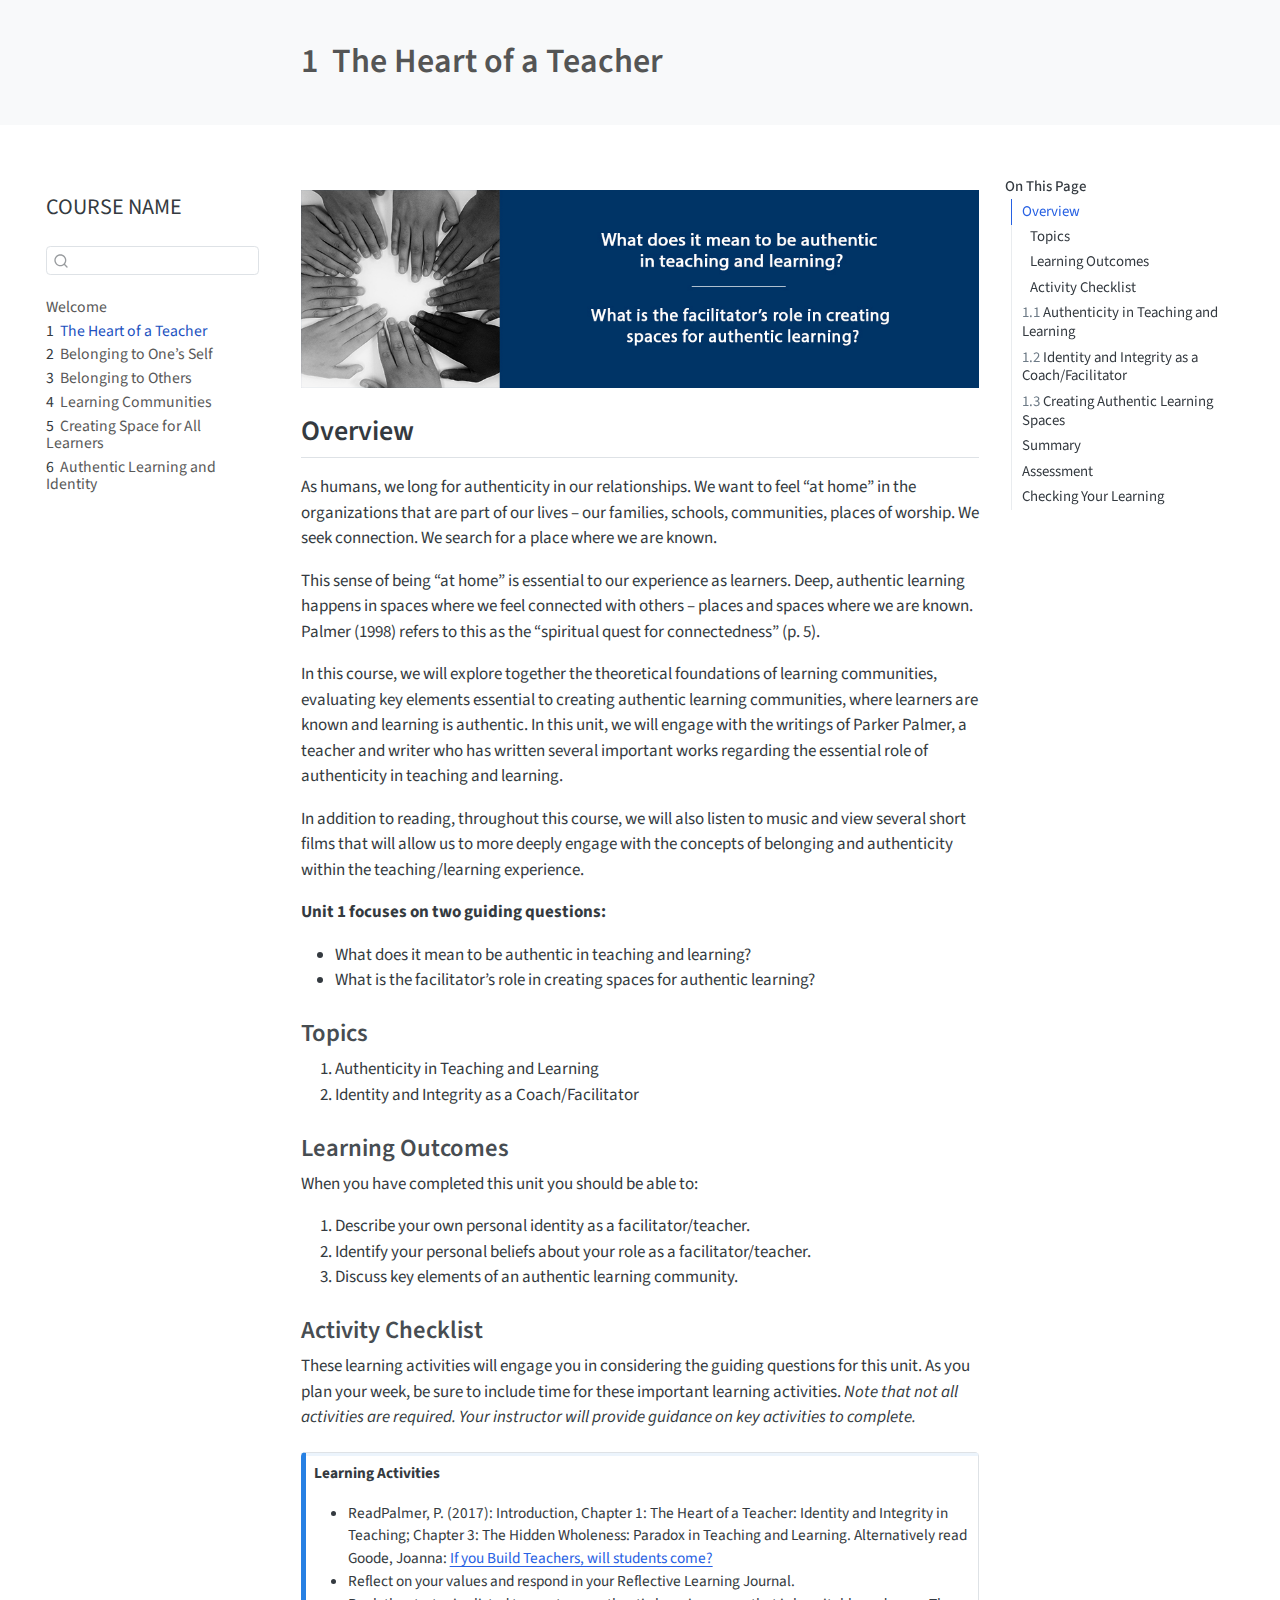
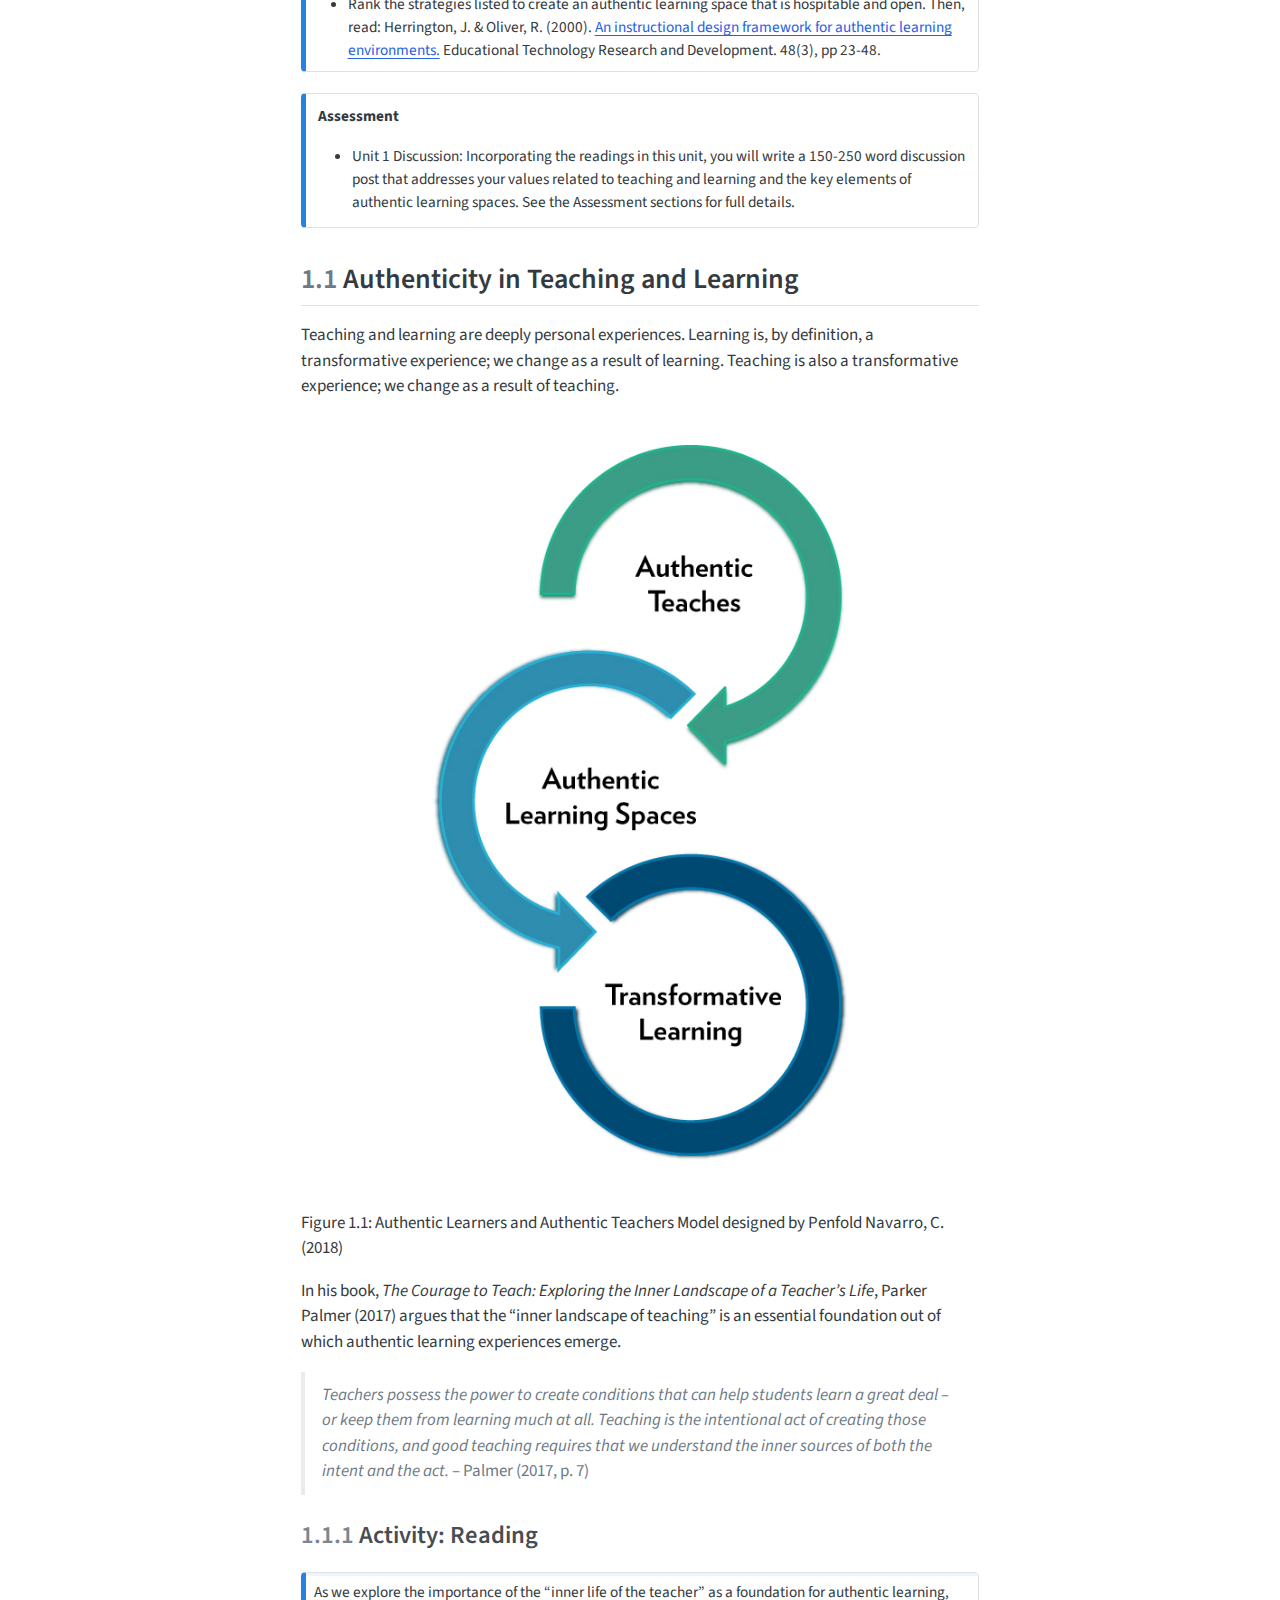
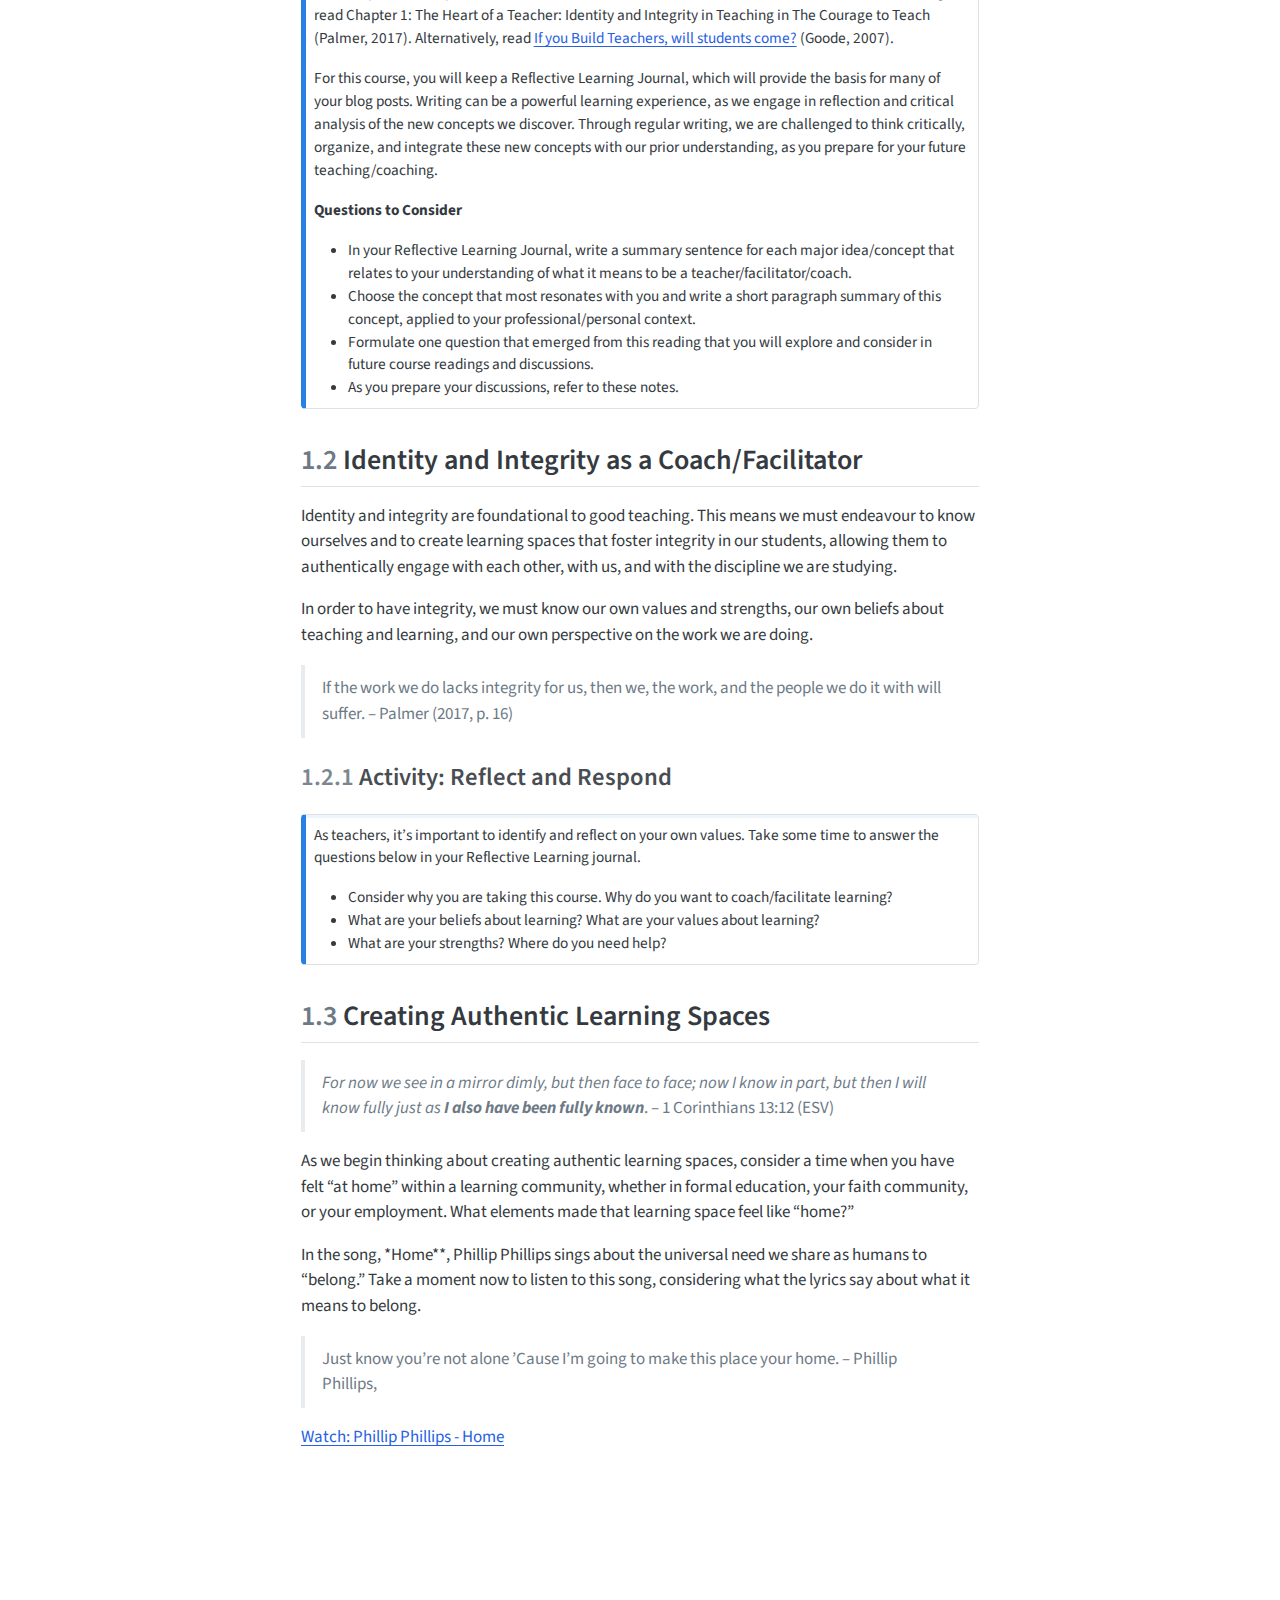
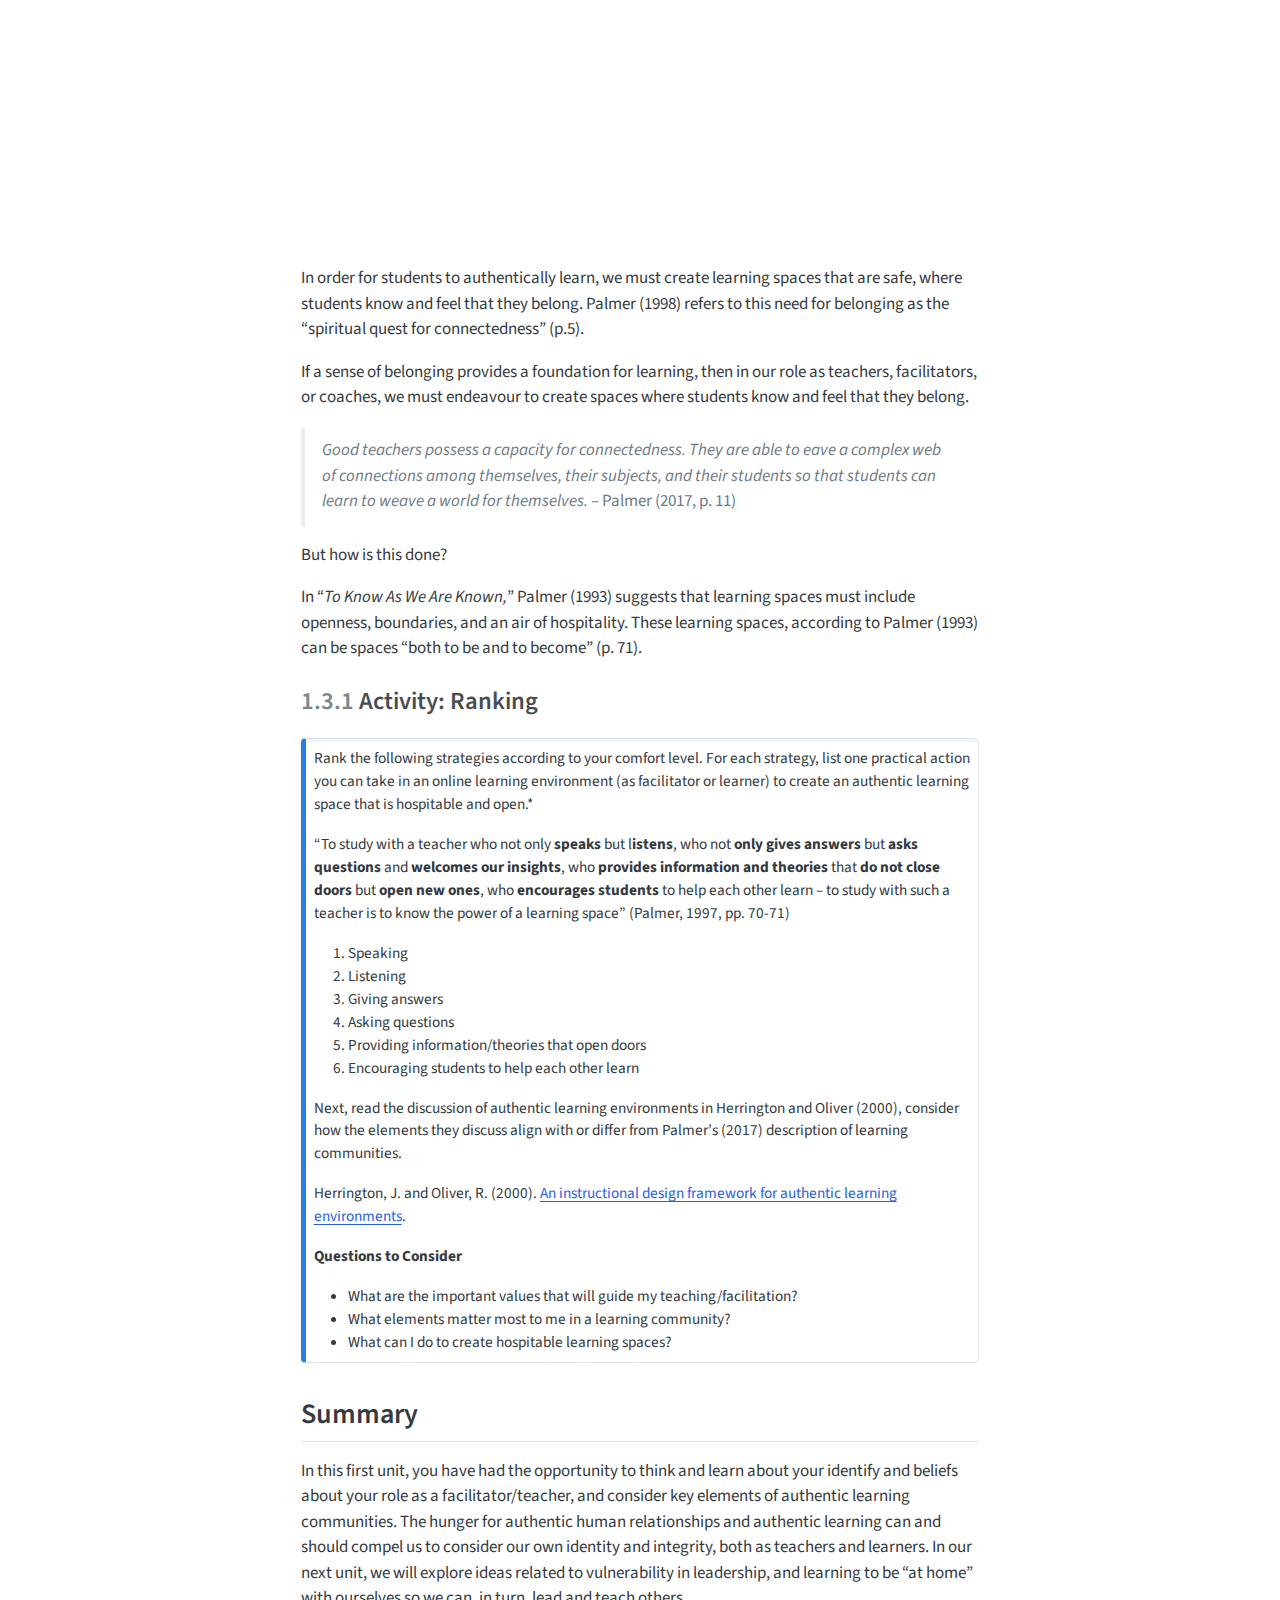
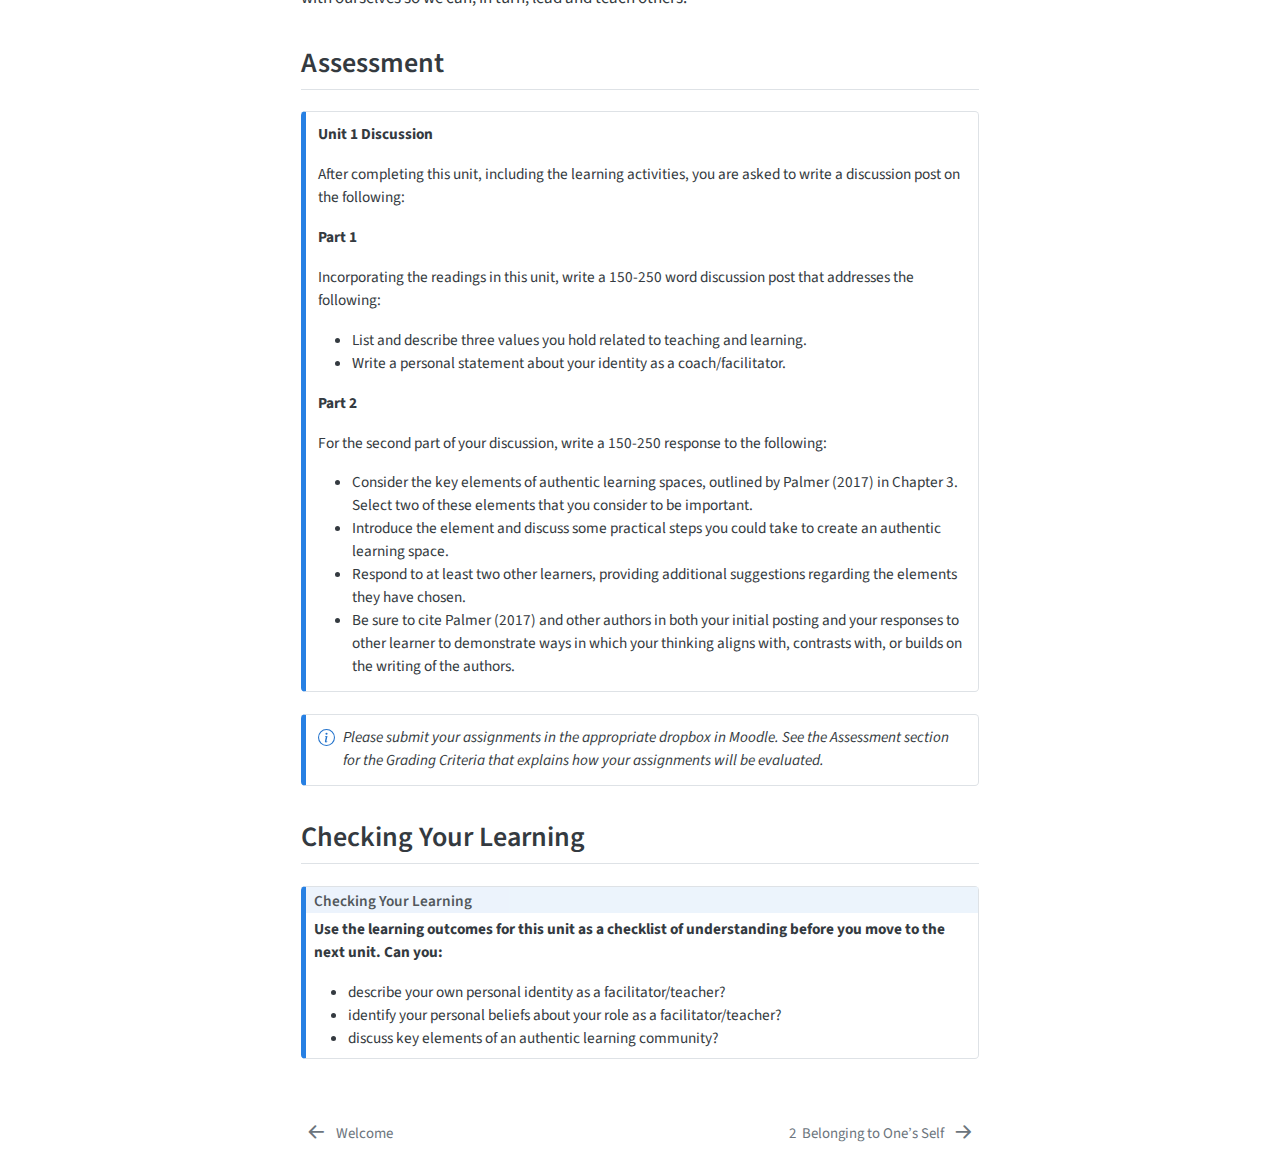
==== docs/u1.html @ 06bf8e3d "initial Quarto conversion from bookdown" ====
<!DOCTYPE html>
<html xmlns="http://www.w3.org/1999/xhtml" lang="en" xml:lang="en"><head>

<meta charset="utf-8">
<meta name="generator" content="quarto-1.6.42">

<meta name="viewport" content="width=device-width, initial-scale=1.0, user-scalable=yes">


<title>1&nbsp; The Heart of a Teacher – COURSE NAME</title>
<style>
code{white-space: pre-wrap;}
span.smallcaps{font-variant: small-caps;}
div.columns{display: flex; gap: min(4vw, 1.5em);}
div.column{flex: auto; overflow-x: auto;}
div.hanging-indent{margin-left: 1.5em; text-indent: -1.5em;}
ul.task-list{list-style: none;}
ul.task-list li input[type="checkbox"] {
  width: 0.8em;
  margin: 0 0.8em 0.2em -1em; /* quarto-specific, see https://github.com/quarto-dev/quarto-cli/issues/4556 */ 
  vertical-align: middle;
}
</style>


<script src="site_libs/quarto-nav/quarto-nav.js"></script>
<script src="site_libs/quarto-nav/headroom.min.js"></script>
<script src="site_libs/clipboard/clipboard.min.js"></script>
<script src="site_libs/quarto-search/autocomplete.umd.js"></script>
<script src="site_libs/quarto-search/fuse.min.js"></script>
<script src="site_libs/quarto-search/quarto-search.js"></script>
<meta name="quarto:offset" content="./">
<link href="./u2.html" rel="next">
<link href="./index.html" rel="prev">
<script src="site_libs/quarto-html/quarto.js"></script>
<script src="site_libs/quarto-html/popper.min.js"></script>
<script src="site_libs/quarto-html/tippy.umd.min.js"></script>
<script src="site_libs/quarto-html/anchor.min.js"></script>
<link href="site_libs/quarto-html/tippy.css" rel="stylesheet">
<link href="site_libs/quarto-html/quarto-syntax-highlighting-2f5df379a58b258e96c21c0638c20c03.css" rel="stylesheet" id="quarto-text-highlighting-styles">
<script src="site_libs/bootstrap/bootstrap.min.js"></script>
<link href="site_libs/bootstrap/bootstrap-icons.css" rel="stylesheet">
<link href="site_libs/bootstrap/bootstrap-626149efe8f5d16e1d391ba177679bf0.min.css" rel="stylesheet" append-hash="true" id="quarto-bootstrap" data-mode="light">
<script id="quarto-search-options" type="application/json">{
  "location": "sidebar",
  "copy-button": false,
  "collapse-after": 3,
  "panel-placement": "start",
  "type": "textbox",
  "limit": 50,
  "keyboard-shortcut": [
    "f",
    "/",
    "s"
  ],
  "show-item-context": false,
  "language": {
    "search-no-results-text": "No results",
    "search-matching-documents-text": "matching documents",
    "search-copy-link-title": "Copy link to search",
    "search-hide-matches-text": "Hide additional matches",
    "search-more-match-text": "more match in this document",
    "search-more-matches-text": "more matches in this document",
    "search-clear-button-title": "Clear",
    "search-text-placeholder": "",
    "search-detached-cancel-button-title": "Cancel",
    "search-submit-button-title": "Submit",
    "search-label": "Search"
  }
}</script>
<script type="application/javascript" src="https://twuonline.github.io/course-materials/quarto/twu_global_header.js"></script>
<link rel="shortcut icon" href="https://twuonline.github.io/course-materials/quarto/favicon.ico">


<link rel="stylesheet" href="https://twuonline.github.io/course-materials/quarto/twu_styles.css">
</head>

<body class="nav-sidebar floating">

<div id="quarto-search-results"></div>
  <header id="quarto-header" class="headroom fixed-top quarto-banner">
  <nav class="quarto-secondary-nav">
    <div class="container-fluid d-flex">
      <button type="button" class="quarto-btn-toggle btn" data-bs-toggle="collapse" role="button" data-bs-target=".quarto-sidebar-collapse-item" aria-controls="quarto-sidebar" aria-expanded="false" aria-label="Toggle sidebar navigation" onclick="if (window.quartoToggleHeadroom) { window.quartoToggleHeadroom(); }">
        <i class="bi bi-layout-text-sidebar-reverse"></i>
      </button>
        <nav class="quarto-page-breadcrumbs" aria-label="breadcrumb"><ol class="breadcrumb"><li class="breadcrumb-item"><a href="./u1.html"><span class="chapter-number">1</span>&nbsp; <span class="chapter-title">The Heart of a Teacher</span></a></li></ol></nav>
        <a class="flex-grow-1" role="navigation" data-bs-toggle="collapse" data-bs-target=".quarto-sidebar-collapse-item" aria-controls="quarto-sidebar" aria-expanded="false" aria-label="Toggle sidebar navigation" onclick="if (window.quartoToggleHeadroom) { window.quartoToggleHeadroom(); }">      
        </a>
      <button type="button" class="btn quarto-search-button" aria-label="Search" onclick="window.quartoOpenSearch();">
        <i class="bi bi-search"></i>
      </button>
    </div>
  </nav>
</header>
<!-- content -->
<header id="title-block-header" class="quarto-title-block default page-columns page-full">
    <div class="quarto-title-banner page-columns page-full">
        <div class="quarto-title page-columns page-full">
            <h1 class="title column-body"><span class="chapter-number">1</span>&nbsp; <span class="chapter-title">The Heart of a Teacher</span></h1>
            
        </div>
        <div class="quarto-title-meta">
            
              
        </div>
    </div>
</header><div id="quarto-content" class="quarto-container page-columns page-rows-contents page-layout-article">
<!-- sidebar -->
  <nav id="quarto-sidebar" class="sidebar collapse collapse-horizontal quarto-sidebar-collapse-item sidebar-navigation floating overflow-auto">
    <div class="pt-lg-2 mt-2 text-left sidebar-header">
    <div class="sidebar-title mb-0 py-0">
      <a href="./">COURSE NAME</a> 
    </div>
      </div>
        <div class="mt-2 flex-shrink-0 align-items-center">
        <div class="sidebar-search">
        <div id="quarto-search" class="" title="Search"></div>
        </div>
        </div>
    <div class="sidebar-menu-container"> 
    <ul class="list-unstyled mt-1">
        <li class="sidebar-item">
  <div class="sidebar-item-container"> 
  <a href="./index.html" class="sidebar-item-text sidebar-link">
 <span class="menu-text">Welcome</span></a>
  </div>
</li>
        <li class="sidebar-item">
  <div class="sidebar-item-container"> 
  <a href="./u1.html" class="sidebar-item-text sidebar-link active">
 <span class="menu-text"><span class="chapter-number">1</span>&nbsp; <span class="chapter-title">The Heart of a Teacher</span></span></a>
  </div>
</li>
        <li class="sidebar-item">
  <div class="sidebar-item-container"> 
  <a href="./u2.html" class="sidebar-item-text sidebar-link">
 <span class="menu-text"><span class="chapter-number">2</span>&nbsp; <span class="chapter-title">Belonging to One’s Self</span></span></a>
  </div>
</li>
        <li class="sidebar-item">
  <div class="sidebar-item-container"> 
  <a href="./u3.html" class="sidebar-item-text sidebar-link">
 <span class="menu-text"><span class="chapter-number">3</span>&nbsp; <span class="chapter-title">Belonging to Others</span></span></a>
  </div>
</li>
        <li class="sidebar-item">
  <div class="sidebar-item-container"> 
  <a href="./u4.html" class="sidebar-item-text sidebar-link">
 <span class="menu-text"><span class="chapter-number">4</span>&nbsp; <span class="chapter-title">Learning Communities</span></span></a>
  </div>
</li>
        <li class="sidebar-item">
  <div class="sidebar-item-container"> 
  <a href="./u5.html" class="sidebar-item-text sidebar-link">
 <span class="menu-text"><span class="chapter-number">5</span>&nbsp; <span class="chapter-title">Creating Space for All Learners</span></span></a>
  </div>
</li>
        <li class="sidebar-item">
  <div class="sidebar-item-container"> 
  <a href="./u6.html" class="sidebar-item-text sidebar-link">
 <span class="menu-text"><span class="chapter-number">6</span>&nbsp; <span class="chapter-title">Authentic Learning and Identity</span></span></a>
  </div>
</li>
    </ul>
    </div>
</nav>
<div id="quarto-sidebar-glass" class="quarto-sidebar-collapse-item" data-bs-toggle="collapse" data-bs-target=".quarto-sidebar-collapse-item"></div>
<!-- margin-sidebar -->
    <div id="quarto-margin-sidebar" class="sidebar margin-sidebar">
        <nav id="TOC" role="doc-toc" class="toc-active">
    <h2 id="toc-title">On This Page</h2>
   
  <ul>
  <li><a href="#overview" id="toc-overview" class="nav-link active" data-scroll-target="#overview">Overview</a>
  <ul>
  <li><a href="#topics" id="toc-topics" class="nav-link" data-scroll-target="#topics">Topics</a></li>
  <li><a href="#learning-outcomes" id="toc-learning-outcomes" class="nav-link" data-scroll-target="#learning-outcomes">Learning Outcomes</a></li>
  <li><a href="#activity-checklist" id="toc-activity-checklist" class="nav-link" data-scroll-target="#activity-checklist">Activity Checklist</a></li>
  </ul></li>
  <li><a href="#authenticity-in-teaching-and-learning" id="toc-authenticity-in-teaching-and-learning" class="nav-link" data-scroll-target="#authenticity-in-teaching-and-learning"><span class="header-section-number">1.1</span> Authenticity in Teaching and Learning</a>
  <ul>
  <li><a href="#activity-reading" id="toc-activity-reading" class="nav-link" data-scroll-target="#activity-reading"><span class="header-section-number">1.1.1</span> Activity: Reading</a></li>
  </ul></li>
  <li><a href="#identity-and-integrity-as-a-coachfacilitator" id="toc-identity-and-integrity-as-a-coachfacilitator" class="nav-link" data-scroll-target="#identity-and-integrity-as-a-coachfacilitator"><span class="header-section-number">1.2</span> Identity and Integrity as a Coach/Facilitator</a>
  <ul>
  <li><a href="#activity-reflect-and-respond" id="toc-activity-reflect-and-respond" class="nav-link" data-scroll-target="#activity-reflect-and-respond"><span class="header-section-number">1.2.1</span> Activity: Reflect and Respond</a></li>
  </ul></li>
  <li><a href="#creating-authentic-learning-spaces" id="toc-creating-authentic-learning-spaces" class="nav-link" data-scroll-target="#creating-authentic-learning-spaces"><span class="header-section-number">1.3</span> Creating Authentic Learning Spaces</a>
  <ul>
  <li><a href="#activity-ranking" id="toc-activity-ranking" class="nav-link" data-scroll-target="#activity-ranking"><span class="header-section-number">1.3.1</span> Activity: Ranking</a></li>
  </ul></li>
  <li><a href="#summary" id="toc-summary" class="nav-link" data-scroll-target="#summary">Summary</a></li>
  <li><a href="#assessment" id="toc-assessment" class="nav-link" data-scroll-target="#assessment">Assessment</a></li>
  <li><a href="#checking-your-learning" id="toc-checking-your-learning" class="nav-link" data-scroll-target="#checking-your-learning">Checking Your Learning</a></li>
  </ul>
</nav>
    </div>
<!-- main -->
<main class="content quarto-banner-title-block" id="quarto-document-content">




<div class="quarto-figure quarto-figure-center">
<figure class="figure">
<p><img src="assets/u1/LDRS664-BannerUnit1.jpg" title="What does it mean to be authentic in teaching and learning? What is the facilitator's role in creating spaces for authentic learning?" class="img-fluid figure-img"></p>
</figure>
</div>
<section id="overview" class="level2 unnumbered">
<h2 class="unnumbered anchored" data-anchor-id="overview">Overview</h2>
<p>As humans, we long for authenticity in our relationships. We want to feel “at home” in the organizations that are part of our lives – our families, schools, communities, places of worship. We seek connection. We search for a place where we are known.</p>
<p>This sense of being “at home” is essential to our experience as learners. Deep, authentic learning happens in spaces where we feel connected with others – places and spaces where we are known. Palmer (1998) refers to this as the “spiritual quest for connectedness” (p.&nbsp;5).</p>
<p>In this course, we will explore together the theoretical foundations of learning communities, evaluating key elements essential to creating authentic learning communities, where learners are known and learning is authentic. In this unit, we will engage with the writings of Parker Palmer, a teacher and writer who has written several important works regarding the essential role of authenticity in teaching and learning.</p>
<p>In addition to reading, throughout this course, we will also listen to music and view several short films that will allow us to more deeply engage with the concepts of belonging and authenticity within the teaching/learning experience.</p>
<p><strong>Unit 1 focuses on two guiding questions:</strong></p>
<ul>
<li>What does it mean to be authentic in teaching and learning?</li>
<li>What is the facilitator’s role in creating spaces for authentic learning?</li>
</ul>
<section id="topics" class="level3 unnumbered">
<h3 class="unnumbered anchored" data-anchor-id="topics">Topics</h3>
<ol type="1">
<li>Authenticity in Teaching and Learning</li>
<li>Identity and Integrity as a Coach/Facilitator</li>
</ol>
</section>
<section id="learning-outcomes" class="level3 unnumbered">
<h3 class="unnumbered anchored" data-anchor-id="learning-outcomes">Learning Outcomes</h3>
<p>When you have completed this unit you should be able to:</p>
<ol type="1">
<li>Describe your own personal identity as a facilitator/teacher.</li>
<li>Identify your personal beliefs about your role as a facilitator/teacher.</li>
<li>Discuss key elements of an authentic learning community.</li>
</ol>
</section>
<section id="activity-checklist" class="level3 unnumbered">
<h3 class="unnumbered anchored" data-anchor-id="activity-checklist">Activity Checklist</h3>
<p>These learning activities will engage you in considering the guiding questions for this unit. As you plan your week, be sure to include time for these important learning activities. <em>Note that not all activities are required. Your instructor will provide guidance on key activities to complete.</em></p>
<div class="callout callout-style-default callout-note no-icon callout-titled">
<div class="callout-header d-flex align-content-center">
<div class="callout-icon-container">
<i class="callout-icon no-icon"></i>
</div>
<div class="callout-title-container flex-fill">

</div>
</div>
<div class="callout-body-container callout-body">
<p><strong>Learning Activities</strong></p>
<ul>
<li>ReadPalmer, P. (2017): Introduction, Chapter 1: The Heart of a Teacher: Identity and Integrity in Teaching; Chapter 3: The Hidden Wholeness: Paradox in Teaching and Learning. Alternatively read Goode, Joanna: <a href="https://journals-sagepub-com.twu.idm.oclc.org/doi/pdf/10.2190/2102-5G77-QL77-5506" target="_blank">If you Build Teachers, will students come?</a></li>
<li>Reflect on your values and respond in your Reflective Learning Journal.</li>
<li>Rank the strategies listed to create an authentic learning space that is hospitable and open. Then, read: Herrington, J. &amp; Oliver, R. (2000). <a href="https://ro.uow.edu.au/edupapers/31/" target="_blank">An instructional design framework for authentic learning environments.</a> Educational Technology Research and Development. 48(3), pp 23-48.</li>
</ul>
</div>
</div>
<div class="callout callout-style-simple callout-note no-icon">
<div class="callout-body d-flex">
<div class="callout-icon-container">
<i class="callout-icon no-icon"></i>
</div>
<div class="callout-body-container">
<p><strong>Assessment</strong></p>
<ul>
<li>Unit 1 Discussion: Incorporating the readings in this unit, you will write a 150-250 word discussion post that addresses your values related to teaching and learning and the key elements of authentic learning spaces. See the Assessment sections for full details.</li>
</ul>
</div>
</div>
</div>
</section>
</section>
<section id="authenticity-in-teaching-and-learning" class="level2" data-number="1.1">
<h2 data-number="1.1" class="anchored" data-anchor-id="authenticity-in-teaching-and-learning"><span class="header-section-number">1.1</span> Authenticity in Teaching and Learning</h2>
<p>Teaching and learning are deeply personal experiences. Learning is, by definition, a transformative experience; we change as a result of learning. Teaching is also a transformative experience; we change as a result of teaching.</p>
<div class="quarto-figure quarto-figure-center">
<figure class="figure">
<p><img src="assets/u1/664-authentic-teachers.jpg" class="img-fluid figure-img"></p>
</figure>
</div>
<p>Figure 1.1: Authentic Learners and Authentic Teachers Model designed by Penfold Navarro, C. (2018)</p>
<p>In his book, <em>The Courage to Teach: Exploring the Inner Landscape of a Teacher’s Life</em>, Parker Palmer (2017) argues that the “inner landscape of teaching” is an essential foundation out of which authentic learning experiences emerge.</p>
<blockquote class="blockquote">
<p><em>Teachers possess the power to create conditions that can help students learn a great deal – or keep them from learning much at all. Teaching is the intentional act of creating those conditions, and good teaching requires that we understand the inner sources of both the intent and the act.</em> – Palmer (2017, p.&nbsp;7)</p>
</blockquote>
<section id="activity-reading" class="level3" data-number="1.1.1">
<h3 data-number="1.1.1" class="anchored" data-anchor-id="activity-reading"><span class="header-section-number">1.1.1</span> Activity: Reading</h3>
<div class="callout callout-style-default callout-note no-icon callout-titled">
<div class="callout-header d-flex align-content-center">
<div class="callout-icon-container">
<i class="callout-icon no-icon"></i>
</div>
<div class="callout-title-container flex-fill">

</div>
</div>
<div class="callout-body-container callout-body">
<p>As we explore the importance of the “inner life of the teacher” as a foundation for authentic learning, read Chapter 1: The Heart of a Teacher: Identity and Integrity in Teaching in The Courage to Teach (Palmer, 2017). Alternatively, read <a href="https://journals-sagepub-com.twu.idm.oclc.org/doi/pdf/10.2190/2102-5G77-QL77-5506" target="_blank">If you Build Teachers, will students come?</a> (Goode, 2007).</p>
<p>For this course, you will keep a Reflective Learning Journal, which will provide the basis for many of your blog posts. Writing can be a powerful learning experience, as we engage in reflection and critical analysis of the new concepts we discover. Through regular writing, we are challenged to think critically, organize, and integrate these new concepts with our prior understanding, as you prepare for your future teaching/coaching.</p>
<p><strong>Questions to Consider</strong></p>
<ul>
<li>In your Reflective Learning Journal, write a summary sentence for each major idea/concept that relates to your understanding of what it means to be a teacher/facilitator/coach.</li>
<li>Choose the concept that most resonates with you and write a short paragraph summary of this concept, applied to your professional/personal context.</li>
<li>Formulate one question that emerged from this reading that you will explore and consider in future course readings and discussions.</li>
<li>As you prepare your discussions, refer to these notes.</li>
</ul>
</div>
</div>
</section>
</section>
<section id="identity-and-integrity-as-a-coachfacilitator" class="level2" data-number="1.2">
<h2 data-number="1.2" class="anchored" data-anchor-id="identity-and-integrity-as-a-coachfacilitator"><span class="header-section-number">1.2</span> Identity and Integrity as a Coach/Facilitator</h2>
<p>Identity and integrity are foundational to good teaching. This means we must endeavour to know ourselves and to create learning spaces that foster integrity in our students, allowing them to authentically engage with each other, with us, and with the discipline we are studying.</p>
<p>In order to have integrity, we must know our own values and strengths, our own beliefs about teaching and learning, and our own perspective on the work we are doing.</p>
<blockquote class="blockquote">
<p>If the work we do lacks integrity for us, then we, the work, and the people we do it with will suffer. – Palmer (2017, p.&nbsp;16)</p>
</blockquote>
<section id="activity-reflect-and-respond" class="level3" data-number="1.2.1">
<h3 data-number="1.2.1" class="anchored" data-anchor-id="activity-reflect-and-respond"><span class="header-section-number">1.2.1</span> Activity: Reflect and Respond</h3>
<div class="callout callout-style-default callout-note no-icon callout-titled">
<div class="callout-header d-flex align-content-center">
<div class="callout-icon-container">
<i class="callout-icon no-icon"></i>
</div>
<div class="callout-title-container flex-fill">

</div>
</div>
<div class="callout-body-container callout-body">
<p>As teachers, it’s important to identify and reflect on your own values. Take some time to answer the questions below in your Reflective Learning journal.</p>
<ul>
<li>Consider why you are taking this course. Why do you want to coach/facilitate learning?</li>
<li>What are your beliefs about learning? What are your values about learning?</li>
<li>What are your strengths? Where do you need help?</li>
</ul>
</div>
</div>
</section>
</section>
<section id="creating-authentic-learning-spaces" class="level2" data-number="1.3">
<h2 data-number="1.3" class="anchored" data-anchor-id="creating-authentic-learning-spaces"><span class="header-section-number">1.3</span> Creating Authentic Learning Spaces</h2>
<blockquote class="blockquote">
<p><em>For now we see in a mirror dimly, but then face to face; now I know in part, but then I will know fully just as <strong>I also have been fully known</strong></em>. – 1 Corinthians 13:12 (ESV)</p>
</blockquote>
<p>As we begin thinking about creating authentic learning spaces, consider a time when you have felt “at home” within a learning community, whether in formal education, your faith community, or your employment. What elements made that learning space feel like “home?”</p>
<p>In the song, *Home**, Phillip Phillips sings about the universal need we share as humans to “belong.” Take a moment now to listen to this song, considering what the lyrics say about what it means to belong.</p>
<blockquote class="blockquote">
<p>Just know you’re not alone ’Cause I’m going to make this place your home. – Phillip Phillips,</p>
</blockquote>
<p><a href="https://www.youtube.com/watch?v=HoRkntoHkIE" target="_blank">Watch: Phillip Phillips - Home</a></p>
<div class="quarto-video ratio ratio-16x9"><iframe data-external="1" src="https://www.youtube.com/embed/HoRkntoHkIE" title="" frameborder="0" allow="accelerometer; autoplay; clipboard-write; encrypted-media; gyroscope; picture-in-picture" allowfullscreen=""></iframe></div>
<p>In order for students to authentically learn, we must create learning spaces that are safe, where students know and feel that they belong. Palmer (1998) refers to this need for belonging as the “spiritual quest for connectedness” (p.5).</p>
<p>If a sense of belonging provides a foundation for learning, then in our role as teachers, facilitators, or coaches, we must endeavour to create spaces where students know and feel that they belong.</p>
<blockquote class="blockquote">
<p><em>Good teachers possess a capacity for connectedness. They are able to eave a complex web of connections among themselves, their subjects, and their students so that students can learn to weave a world for themselves.</em> – Palmer (2017, p.&nbsp;11)</p>
</blockquote>
<p>But how is this done?</p>
<p>In “<em>To Know As We Are Known,</em>” Palmer (1993) suggests that learning spaces must include openness, boundaries, and an air of hospitality. These learning spaces, according to Palmer (1993) can be spaces “both to be and to become” (p.&nbsp;71).</p>
<section id="activity-ranking" class="level3" data-number="1.3.1">
<h3 data-number="1.3.1" class="anchored" data-anchor-id="activity-ranking"><span class="header-section-number">1.3.1</span> Activity: Ranking</h3>
<div class="callout callout-style-default callout-note no-icon callout-titled">
<div class="callout-header d-flex align-content-center">
<div class="callout-icon-container">
<i class="callout-icon no-icon"></i>
</div>
<div class="callout-title-container flex-fill">

</div>
</div>
<div class="callout-body-container callout-body">
<p>Rank the following strategies according to your comfort level. For each strategy, list one practical action you can take in an online learning environment (as facilitator or learner) to create an authentic learning space that is hospitable and open.*</p>
<p>“To study with a teacher who not only <strong>speaks</strong> but l<strong>istens</strong>, who not <strong>only gives answers</strong> but <strong>asks questions</strong> and <strong>welcomes our insights</strong>, who <strong>provides information and theories</strong> that <strong>do not close doors</strong> but <strong>open new ones</strong>, who <strong>encourages students</strong> to help each other learn – to study with such a teacher is to know the power of a learning space” (Palmer, 1997, pp.&nbsp;70-71)</p>
<ol type="1">
<li>Speaking</li>
<li>Listening</li>
<li>Giving answers</li>
<li>Asking questions</li>
<li>Providing information/theories that open doors</li>
<li>Encouraging students to help each other learn</li>
</ol>
<p>Next, read the discussion of authentic learning environments in Herrington and Oliver (2000), consider how the elements they discuss align with or differ from Palmer’s (2017) description of learning communities.</p>
<p>Herrington, J. and Oliver, R. (2000). <a href="https://ro.uow.edu.au/edupapers/31/" target="_blank">An instructional design framework for authentic learning environments</a>.</p>
<p><strong>Questions to Consider</strong></p>
<ul>
<li>What are the important values that will guide my teaching/facilitation?</li>
<li>What elements matter most to me in a learning community?</li>
<li>What can I do to create hospitable learning spaces?</li>
</ul>
</div>
</div>
</section>
</section>
<section id="summary" class="level2 unnumbered">
<h2 class="unnumbered anchored" data-anchor-id="summary">Summary</h2>
<p>In this first unit, you have had the opportunity to think and learn about your identify and beliefs about your role as a facilitator/teacher, and consider key elements of authentic learning communities. The hunger for authentic human relationships and authentic learning can and should compel us to consider our own identity and integrity, both as teachers and learners. In our next unit, we will explore ideas related to vulnerability in leadership, and learning to be “at home” with ourselves so we can, in turn, lead and teach others.</p>
</section>
<section id="assessment" class="level2 unnumbered">
<h2 class="unnumbered anchored" data-anchor-id="assessment">Assessment</h2>
<div class="callout callout-style-simple callout-note no-icon">
<div class="callout-body d-flex">
<div class="callout-icon-container">
<i class="callout-icon no-icon"></i>
</div>
<div class="callout-body-container">
<p><strong>Unit 1 Discussion</strong></p>
<p>After completing this unit, including the learning activities, you are asked to write a discussion post on the following:</p>
<p><strong>Part 1</strong></p>
<p>Incorporating the readings in this unit, write a 150-250 word discussion post that addresses the following:</p>
<ul>
<li>List and describe three values you hold related to teaching and learning.</li>
<li>Write a personal statement about your identity as a coach/facilitator.</li>
</ul>
<p><strong>Part 2</strong></p>
<p>For the second part of your discussion, write a 150-250 response to the following:</p>
<ul>
<li>Consider the key elements of authentic learning spaces, outlined by Palmer (2017) in Chapter 3. Select two of these elements that you consider to be important.</li>
<li>Introduce the element and discuss some practical steps you could take to create an authentic learning space.</li>
<li>Respond to at least two other learners, providing additional suggestions regarding the elements they have chosen.</li>
<li>Be sure to cite Palmer (2017) and other authors in both your initial posting and your responses to other learner to demonstrate ways in which your thinking aligns with, contrasts with, or builds on the writing of the authors.</li>
</ul>
</div>
</div>
</div>
<div class="callout callout-style-simple callout-note">
<div class="callout-body d-flex">
<div class="callout-icon-container">
<i class="callout-icon"></i>
</div>
<div class="callout-body-container">
<p><em>Please submit your assignments in the appropriate dropbox in Moodle. See the Assessment section for the Grading Criteria that explains how your assignments will be evaluated.</em></p>
</div>
</div>
</div>
</section>
<section id="checking-your-learning" class="level2 unnumbered">
<h2 class="unnumbered anchored" data-anchor-id="checking-your-learning">Checking Your Learning</h2>
<div class="callout callout-style-default callout-note no-icon callout-titled">
<div class="callout-header d-flex align-content-center">
<div class="callout-icon-container">
<i class="callout-icon no-icon"></i>
</div>
<div class="callout-title-container flex-fill">
Checking Your Learning
</div>
</div>
<div class="callout-body-container callout-body">
<p><strong>Use the learning outcomes for this unit as a checklist of understanding before you move to the next unit. Can you:</strong></p>
<ul>
<li>describe your own personal identity as a facilitator/teacher?</li>
<li>identify your personal beliefs about your role as a facilitator/teacher?</li>
<li>discuss key elements of an authentic learning community?</li>
</ul>
</div>
</div>


</section>

</main> <!-- /main -->
<script id="quarto-html-after-body" type="application/javascript">
window.document.addEventListener("DOMContentLoaded", function (event) {
  const toggleBodyColorMode = (bsSheetEl) => {
    const mode = bsSheetEl.getAttribute("data-mode");
    const bodyEl = window.document.querySelector("body");
    if (mode === "dark") {
      bodyEl.classList.add("quarto-dark");
      bodyEl.classList.remove("quarto-light");
    } else {
      bodyEl.classList.add("quarto-light");
      bodyEl.classList.remove("quarto-dark");
    }
  }
  const toggleBodyColorPrimary = () => {
    const bsSheetEl = window.document.querySelector("link#quarto-bootstrap");
    if (bsSheetEl) {
      toggleBodyColorMode(bsSheetEl);
    }
  }
  toggleBodyColorPrimary();  
  const icon = "";
  const anchorJS = new window.AnchorJS();
  anchorJS.options = {
    placement: 'right',
    icon: icon
  };
  anchorJS.add('.anchored');
  const isCodeAnnotation = (el) => {
    for (const clz of el.classList) {
      if (clz.startsWith('code-annotation-')) {                     
        return true;
      }
    }
    return false;
  }
  const onCopySuccess = function(e) {
    // button target
    const button = e.trigger;
    // don't keep focus
    button.blur();
    // flash "checked"
    button.classList.add('code-copy-button-checked');
    var currentTitle = button.getAttribute("title");
    button.setAttribute("title", "Copied!");
    let tooltip;
    if (window.bootstrap) {
      button.setAttribute("data-bs-toggle", "tooltip");
      button.setAttribute("data-bs-placement", "left");
      button.setAttribute("data-bs-title", "Copied!");
      tooltip = new bootstrap.Tooltip(button, 
        { trigger: "manual", 
          customClass: "code-copy-button-tooltip",
          offset: [0, -8]});
      tooltip.show();    
    }
    setTimeout(function() {
      if (tooltip) {
        tooltip.hide();
        button.removeAttribute("data-bs-title");
        button.removeAttribute("data-bs-toggle");
        button.removeAttribute("data-bs-placement");
      }
      button.setAttribute("title", currentTitle);
      button.classList.remove('code-copy-button-checked');
    }, 1000);
    // clear code selection
    e.clearSelection();
  }
  const getTextToCopy = function(trigger) {
      const codeEl = trigger.previousElementSibling.cloneNode(true);
      for (const childEl of codeEl.children) {
        if (isCodeAnnotation(childEl)) {
          childEl.remove();
        }
      }
      return codeEl.innerText;
  }
  const clipboard = new window.ClipboardJS('.code-copy-button:not([data-in-quarto-modal])', {
    text: getTextToCopy
  });
  clipboard.on('success', onCopySuccess);
  if (window.document.getElementById('quarto-embedded-source-code-modal')) {
    const clipboardModal = new window.ClipboardJS('.code-copy-button[data-in-quarto-modal]', {
      text: getTextToCopy,
      container: window.document.getElementById('quarto-embedded-source-code-modal')
    });
    clipboardModal.on('success', onCopySuccess);
  }
    var localhostRegex = new RegExp(/^(?:http|https):\/\/localhost\:?[0-9]*\//);
    var mailtoRegex = new RegExp(/^mailto:/);
      var filterRegex = new RegExp('/' + window.location.host + '/');
    var isInternal = (href) => {
        return filterRegex.test(href) || localhostRegex.test(href) || mailtoRegex.test(href);
    }
    // Inspect non-navigation links and adorn them if external
 	var links = window.document.querySelectorAll('a[href]:not(.nav-link):not(.navbar-brand):not(.toc-action):not(.sidebar-link):not(.sidebar-item-toggle):not(.pagination-link):not(.no-external):not([aria-hidden]):not(.dropdown-item):not(.quarto-navigation-tool):not(.about-link)');
    for (var i=0; i<links.length; i++) {
      const link = links[i];
      if (!isInternal(link.href)) {
        // undo the damage that might have been done by quarto-nav.js in the case of
        // links that we want to consider external
        if (link.dataset.originalHref !== undefined) {
          link.href = link.dataset.originalHref;
        }
      }
    }
  function tippyHover(el, contentFn, onTriggerFn, onUntriggerFn) {
    const config = {
      allowHTML: true,
      maxWidth: 500,
      delay: 100,
      arrow: false,
      appendTo: function(el) {
          return el.parentElement;
      },
      interactive: true,
      interactiveBorder: 10,
      theme: 'quarto',
      placement: 'bottom-start',
    };
    if (contentFn) {
      config.content = contentFn;
    }
    if (onTriggerFn) {
      config.onTrigger = onTriggerFn;
    }
    if (onUntriggerFn) {
      config.onUntrigger = onUntriggerFn;
    }
    window.tippy(el, config); 
  }
  const noterefs = window.document.querySelectorAll('a[role="doc-noteref"]');
  for (var i=0; i<noterefs.length; i++) {
    const ref = noterefs[i];
    tippyHover(ref, function() {
      // use id or data attribute instead here
      let href = ref.getAttribute('data-footnote-href') || ref.getAttribute('href');
      try { href = new URL(href).hash; } catch {}
      const id = href.replace(/^#\/?/, "");
      const note = window.document.getElementById(id);
      if (note) {
        return note.innerHTML;
      } else {
        return "";
      }
    });
  }
  const xrefs = window.document.querySelectorAll('a.quarto-xref');
  const processXRef = (id, note) => {
    // Strip column container classes
    const stripColumnClz = (el) => {
      el.classList.remove("page-full", "page-columns");
      if (el.children) {
        for (const child of el.children) {
          stripColumnClz(child);
        }
      }
    }
    stripColumnClz(note)
    if (id === null || id.startsWith('sec-')) {
      // Special case sections, only their first couple elements
      const container = document.createElement("div");
      if (note.children && note.children.length > 2) {
        container.appendChild(note.children[0].cloneNode(true));
        for (let i = 1; i < note.children.length; i++) {
          const child = note.children[i];
          if (child.tagName === "P" && child.innerText === "") {
            continue;
          } else {
            container.appendChild(child.cloneNode(true));
            break;
          }
        }
        if (window.Quarto?.typesetMath) {
          window.Quarto.typesetMath(container);
        }
        return container.innerHTML
      } else {
        if (window.Quarto?.typesetMath) {
          window.Quarto.typesetMath(note);
        }
        return note.innerHTML;
      }
    } else {
      // Remove any anchor links if they are present
      const anchorLink = note.querySelector('a.anchorjs-link');
      if (anchorLink) {
        anchorLink.remove();
      }
      if (window.Quarto?.typesetMath) {
        window.Quarto.typesetMath(note);
      }
      if (note.classList.contains("callout")) {
        return note.outerHTML;
      } else {
        return note.innerHTML;
      }
    }
  }
  for (var i=0; i<xrefs.length; i++) {
    const xref = xrefs[i];
    tippyHover(xref, undefined, function(instance) {
      instance.disable();
      let url = xref.getAttribute('href');
      let hash = undefined; 
      if (url.startsWith('#')) {
        hash = url;
      } else {
        try { hash = new URL(url).hash; } catch {}
      }
      if (hash) {
        const id = hash.replace(/^#\/?/, "");
        const note = window.document.getElementById(id);
        if (note !== null) {
          try {
            const html = processXRef(id, note.cloneNode(true));
            instance.setContent(html);
          } finally {
            instance.enable();
            instance.show();
          }
        } else {
          // See if we can fetch this
          fetch(url.split('#')[0])
          .then(res => res.text())
          .then(html => {
            const parser = new DOMParser();
            const htmlDoc = parser.parseFromString(html, "text/html");
            const note = htmlDoc.getElementById(id);
            if (note !== null) {
              const html = processXRef(id, note);
              instance.setContent(html);
            } 
          }).finally(() => {
            instance.enable();
            instance.show();
          });
        }
      } else {
        // See if we can fetch a full url (with no hash to target)
        // This is a special case and we should probably do some content thinning / targeting
        fetch(url)
        .then(res => res.text())
        .then(html => {
          const parser = new DOMParser();
          const htmlDoc = parser.parseFromString(html, "text/html");
          const note = htmlDoc.querySelector('main.content');
          if (note !== null) {
            // This should only happen for chapter cross references
            // (since there is no id in the URL)
            // remove the first header
            if (note.children.length > 0 && note.children[0].tagName === "HEADER") {
              note.children[0].remove();
            }
            const html = processXRef(null, note);
            instance.setContent(html);
          } 
        }).finally(() => {
          instance.enable();
          instance.show();
        });
      }
    }, function(instance) {
    });
  }
      let selectedAnnoteEl;
      const selectorForAnnotation = ( cell, annotation) => {
        let cellAttr = 'data-code-cell="' + cell + '"';
        let lineAttr = 'data-code-annotation="' +  annotation + '"';
        const selector = 'span[' + cellAttr + '][' + lineAttr + ']';
        return selector;
      }
      const selectCodeLines = (annoteEl) => {
        const doc = window.document;
        const targetCell = annoteEl.getAttribute("data-target-cell");
        const targetAnnotation = annoteEl.getAttribute("data-target-annotation");
        const annoteSpan = window.document.querySelector(selectorForAnnotation(targetCell, targetAnnotation));
        const lines = annoteSpan.getAttribute("data-code-lines").split(",");
        const lineIds = lines.map((line) => {
          return targetCell + "-" + line;
        })
        let top = null;
        let height = null;
        let parent = null;
        if (lineIds.length > 0) {
            //compute the position of the single el (top and bottom and make a div)
            const el = window.document.getElementById(lineIds[0]);
            top = el.offsetTop;
            height = el.offsetHeight;
            parent = el.parentElement.parentElement;
          if (lineIds.length > 1) {
            const lastEl = window.document.getElementById(lineIds[lineIds.length - 1]);
            const bottom = lastEl.offsetTop + lastEl.offsetHeight;
            height = bottom - top;
          }
          if (top !== null && height !== null && parent !== null) {
            // cook up a div (if necessary) and position it 
            let div = window.document.getElementById("code-annotation-line-highlight");
            if (div === null) {
              div = window.document.createElement("div");
              div.setAttribute("id", "code-annotation-line-highlight");
              div.style.position = 'absolute';
              parent.appendChild(div);
            }
            div.style.top = top - 2 + "px";
            div.style.height = height + 4 + "px";
            div.style.left = 0;
            let gutterDiv = window.document.getElementById("code-annotation-line-highlight-gutter");
            if (gutterDiv === null) {
              gutterDiv = window.document.createElement("div");
              gutterDiv.setAttribute("id", "code-annotation-line-highlight-gutter");
              gutterDiv.style.position = 'absolute';
              const codeCell = window.document.getElementById(targetCell);
              const gutter = codeCell.querySelector('.code-annotation-gutter');
              gutter.appendChild(gutterDiv);
            }
            gutterDiv.style.top = top - 2 + "px";
            gutterDiv.style.height = height + 4 + "px";
          }
          selectedAnnoteEl = annoteEl;
        }
      };
      const unselectCodeLines = () => {
        const elementsIds = ["code-annotation-line-highlight", "code-annotation-line-highlight-gutter"];
        elementsIds.forEach((elId) => {
          const div = window.document.getElementById(elId);
          if (div) {
            div.remove();
          }
        });
        selectedAnnoteEl = undefined;
      };
        // Handle positioning of the toggle
    window.addEventListener(
      "resize",
      throttle(() => {
        elRect = undefined;
        if (selectedAnnoteEl) {
          selectCodeLines(selectedAnnoteEl);
        }
      }, 10)
    );
    function throttle(fn, ms) {
    let throttle = false;
    let timer;
      return (...args) => {
        if(!throttle) { // first call gets through
            fn.apply(this, args);
            throttle = true;
        } else { // all the others get throttled
            if(timer) clearTimeout(timer); // cancel #2
            timer = setTimeout(() => {
              fn.apply(this, args);
              timer = throttle = false;
            }, ms);
        }
      };
    }
      // Attach click handler to the DT
      const annoteDls = window.document.querySelectorAll('dt[data-target-cell]');
      for (const annoteDlNode of annoteDls) {
        annoteDlNode.addEventListener('click', (event) => {
          const clickedEl = event.target;
          if (clickedEl !== selectedAnnoteEl) {
            unselectCodeLines();
            const activeEl = window.document.querySelector('dt[data-target-cell].code-annotation-active');
            if (activeEl) {
              activeEl.classList.remove('code-annotation-active');
            }
            selectCodeLines(clickedEl);
            clickedEl.classList.add('code-annotation-active');
          } else {
            // Unselect the line
            unselectCodeLines();
            clickedEl.classList.remove('code-annotation-active');
          }
        });
      }
  const findCites = (el) => {
    const parentEl = el.parentElement;
    if (parentEl) {
      const cites = parentEl.dataset.cites;
      if (cites) {
        return {
          el,
          cites: cites.split(' ')
        };
      } else {
        return findCites(el.parentElement)
      }
    } else {
      return undefined;
    }
  };
  var bibliorefs = window.document.querySelectorAll('a[role="doc-biblioref"]');
  for (var i=0; i<bibliorefs.length; i++) {
    const ref = bibliorefs[i];
    const citeInfo = findCites(ref);
    if (citeInfo) {
      tippyHover(citeInfo.el, function() {
        var popup = window.document.createElement('div');
        citeInfo.cites.forEach(function(cite) {
          var citeDiv = window.document.createElement('div');
          citeDiv.classList.add('hanging-indent');
          citeDiv.classList.add('csl-entry');
          var biblioDiv = window.document.getElementById('ref-' + cite);
          if (biblioDiv) {
            citeDiv.innerHTML = biblioDiv.innerHTML;
          }
          popup.appendChild(citeDiv);
        });
        return popup.innerHTML;
      });
    }
  }
});
</script>
<nav class="page-navigation">
  <div class="nav-page nav-page-previous">
      <a href="./index.html" class="pagination-link" aria-label="Welcome">
        <i class="bi bi-arrow-left-short"></i> <span class="nav-page-text">Welcome</span>
      </a>          
  </div>
  <div class="nav-page nav-page-next">
      <a href="./u2.html" class="pagination-link" aria-label="Belonging to One’s Self">
        <span class="nav-page-text"><span class="chapter-number">2</span>&nbsp; <span class="chapter-title">Belonging to One’s Self</span></span> <i class="bi bi-arrow-right-short"></i>
      </a>
  </div>
</nav>
</div> <!-- /content -->




</body></html>
---- docs/site_libs/quarto-html/tippy.css ----
.tippy-box[data-animation=fade][data-state=hidden]{opacity:0}[data-tippy-root]{max-width:calc(100vw - 10px)}.tippy-box{position:relative;background-color:#333;color:#fff;border-radius:4px;font-size:14px;line-height:1.4;white-space:normal;outline:0;transition-property:transform,visibility,opacity}.tippy-box[data-placement^=top]>.tippy-arrow{bottom:0}.tippy-box[data-placement^=top]>.tippy-arrow:before{bottom:-7px;left:0;border-width:8px 8px 0;border-top-color:initial;transform-origin:center top}.tippy-box[data-placement^=bottom]>.tippy-arrow{top:0}.tippy-box[data-placement^=bottom]>.tippy-arrow:before{top:-7px;left:0;border-width:0 8px 8px;border-bottom-color:initial;transform-origin:center bottom}.tippy-box[data-placement^=left]>.tippy-arrow{right:0}.tippy-box[data-placement^=left]>.tippy-arrow:before{border-width:8px 0 8px 8px;border-left-color:initial;right:-7px;transform-origin:center left}.tippy-box[data-placement^=right]>.tippy-arrow{left:0}.tippy-box[data-placement^=right]>.tippy-arrow:before{left:-7px;border-width:8px 8px 8px 0;border-right-color:initial;transform-origin:center right}.tippy-box[data-inertia][data-state=visible]{transition-timing-function:cubic-bezier(.54,1.5,.38,1.11)}.tippy-arrow{width:16px;height:16px;color:#333}.tippy-arrow:before{content:"";position:absolute;border-color:transparent;border-style:solid}.tippy-content{position:relative;padding:5px 9px;z-index:1}
---- docs/site_libs/quarto-html/quarto-syntax-highlighting-2f5df379a58b258e96c21c0638c20c03.css ----
/* quarto syntax highlight colors */
:root {
  --quarto-hl-ot-color: #003B4F;
  --quarto-hl-at-color: #657422;
  --quarto-hl-ss-color: #20794D;
  --quarto-hl-an-color: #5E5E5E;
  --quarto-hl-fu-color: #4758AB;
  --quarto-hl-st-color: #20794D;
  --quarto-hl-cf-color: #003B4F;
  --quarto-hl-op-color: #5E5E5E;
  --quarto-hl-er-color: #AD0000;
  --quarto-hl-bn-color: #AD0000;
  --quarto-hl-al-color: #AD0000;
  --quarto-hl-va-color: #111111;
  --quarto-hl-bu-color: inherit;
  --quarto-hl-ex-color: inherit;
  --quarto-hl-pp-color: #AD0000;
  --quarto-hl-in-color: #5E5E5E;
  --quarto-hl-vs-color: #20794D;
  --quarto-hl-wa-color: #5E5E5E;
  --quarto-hl-do-color: #5E5E5E;
  --quarto-hl-im-color: #00769E;
  --quarto-hl-ch-color: #20794D;
  --quarto-hl-dt-color: #AD0000;
  --quarto-hl-fl-color: #AD0000;
  --quarto-hl-co-color: #5E5E5E;
  --quarto-hl-cv-color: #5E5E5E;
  --quarto-hl-cn-color: #8f5902;
  --quarto-hl-sc-color: #5E5E5E;
  --quarto-hl-dv-color: #AD0000;
  --quarto-hl-kw-color: #003B4F;
}

/* other quarto variables */
:root {
  --quarto-font-monospace: SFMono-Regular, Menlo, Monaco, Consolas, "Liberation Mono", "Courier New", monospace;
}

pre > code.sourceCode > span {
  color: #003B4F;
}

code span {
  color: #003B4F;
}

code.sourceCode > span {
  color: #003B4F;
}

div.sourceCode,
div.sourceCode pre.sourceCode {
  color: #003B4F;
}

code span.ot {
  color: #003B4F;
  font-style: inherit;
}

code span.at {
  color: #657422;
  font-style: inherit;
}

code span.ss {
  color: #20794D;
  font-style: inherit;
}

code span.an {
  color: #5E5E5E;
  font-style: inherit;
}

code span.fu {
  color: #4758AB;
  font-style: inherit;
}

code span.st {
  color: #20794D;
  font-style: inherit;
}

code span.cf {
  color: #003B4F;
  font-weight: bold;
  font-style: inherit;
}

code span.op {
  color: #5E5E5E;
  font-style: inherit;
}

code span.er {
  color: #AD0000;
  font-style: inherit;
}

code span.bn {
  color: #AD0000;
  font-style: inherit;
}

code span.al {
  color: #AD0000;
  font-style: inherit;
}

code span.va {
  color: #111111;
  font-style: inherit;
}

code span.bu {
  font-style: inherit;
}

code span.ex {
  font-style: inherit;
}

code span.pp {
  color: #AD0000;
  font-style: inherit;
}

code span.in {
  color: #5E5E5E;
  font-style: inherit;
}

code span.vs {
  color: #20794D;
  font-style: inherit;
}

code span.wa {
  color: #5E5E5E;
  font-style: italic;
}

code span.do {
  color: #5E5E5E;
  font-style: italic;
}

code span.im {
  color: #00769E;
  font-style: inherit;
}

code span.ch {
  color: #20794D;
  font-style: inherit;
}

code span.dt {
  color: #AD0000;
  font-style: inherit;
}

code span.fl {
  color: #AD0000;
  font-style: inherit;
}

code span.co {
  color: #5E5E5E;
  font-style: inherit;
}

code span.cv {
  color: #5E5E5E;
  font-style: italic;
}

code span.cn {
  color: #8f5902;
  font-style: inherit;
}

code span.sc {
  color: #5E5E5E;
  font-style: inherit;
}

code span.dv {
  color: #AD0000;
  font-style: inherit;
}

code span.kw {
  color: #003B4F;
  font-weight: bold;
  font-style: inherit;
}

.prevent-inlining {
  content: "</";
}

/*# sourceMappingURL=35eb38a806ee71ea6d2563be2308c832.css.map */
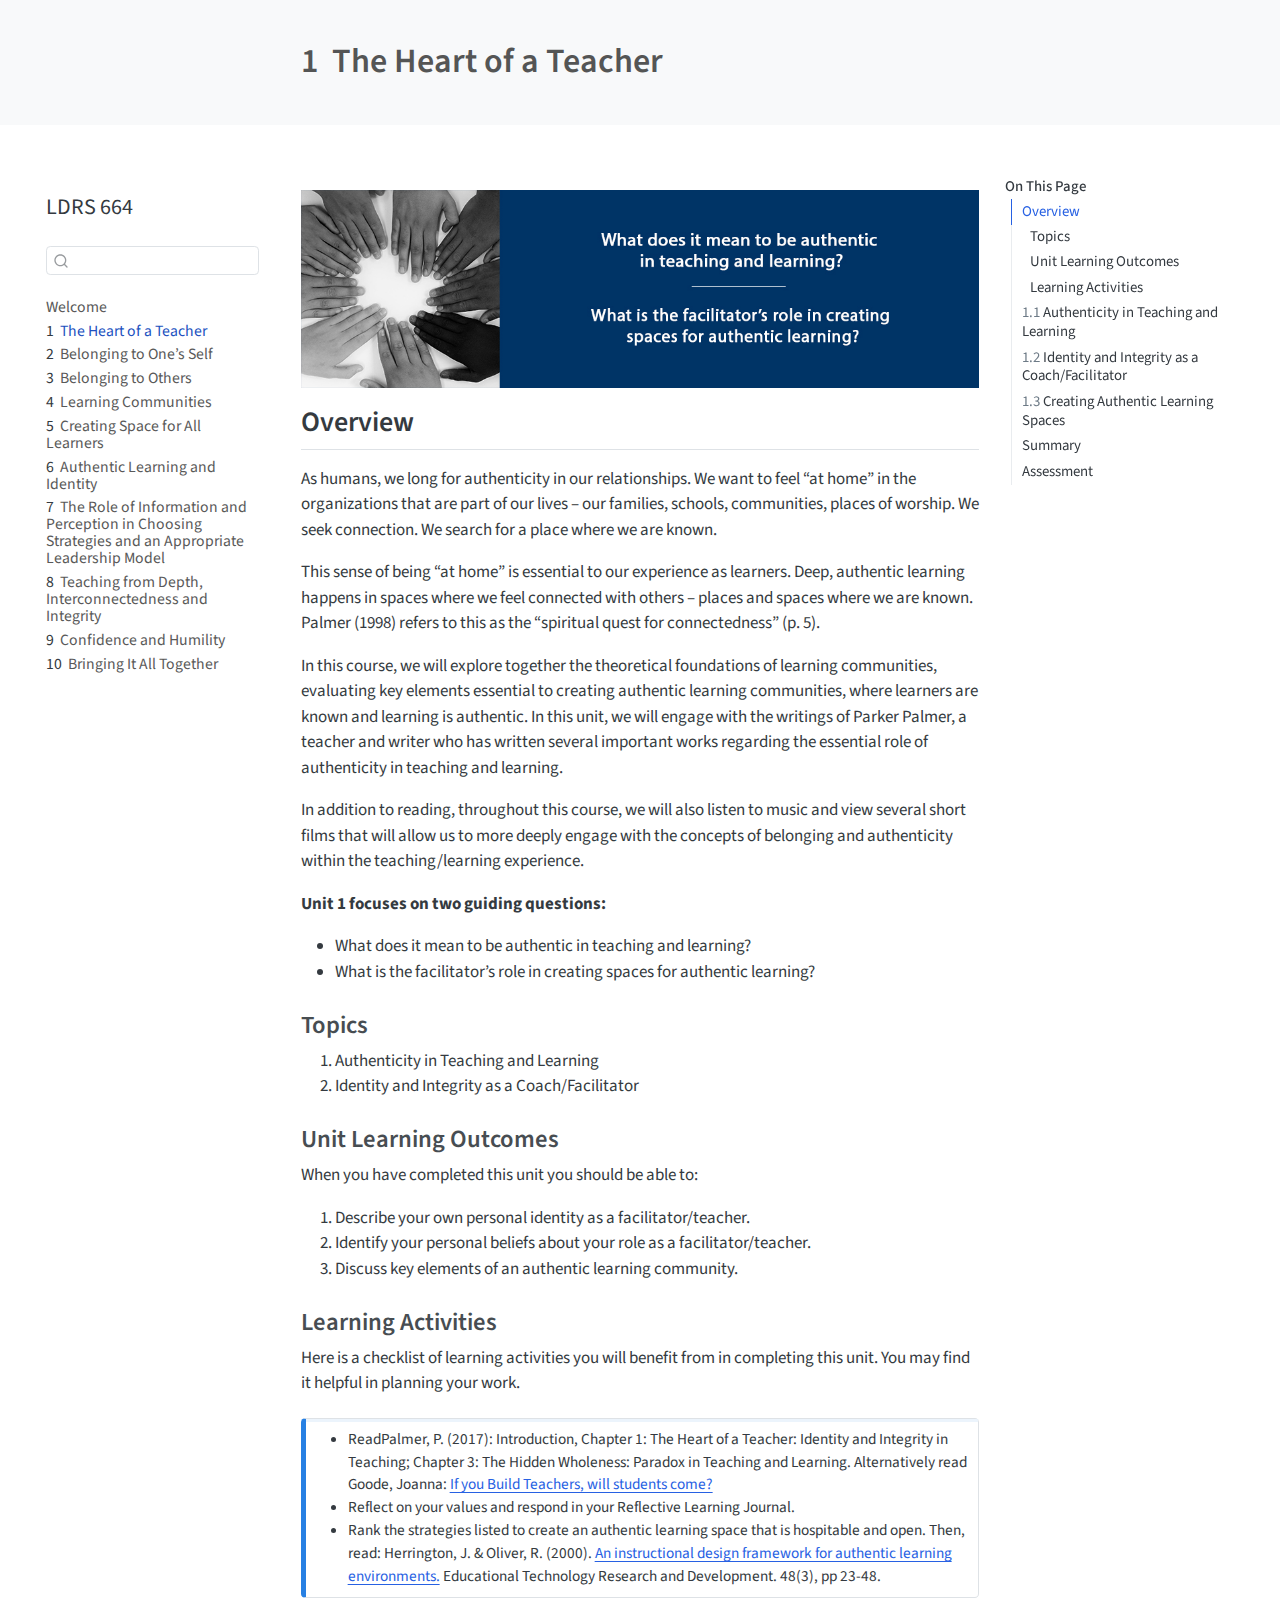
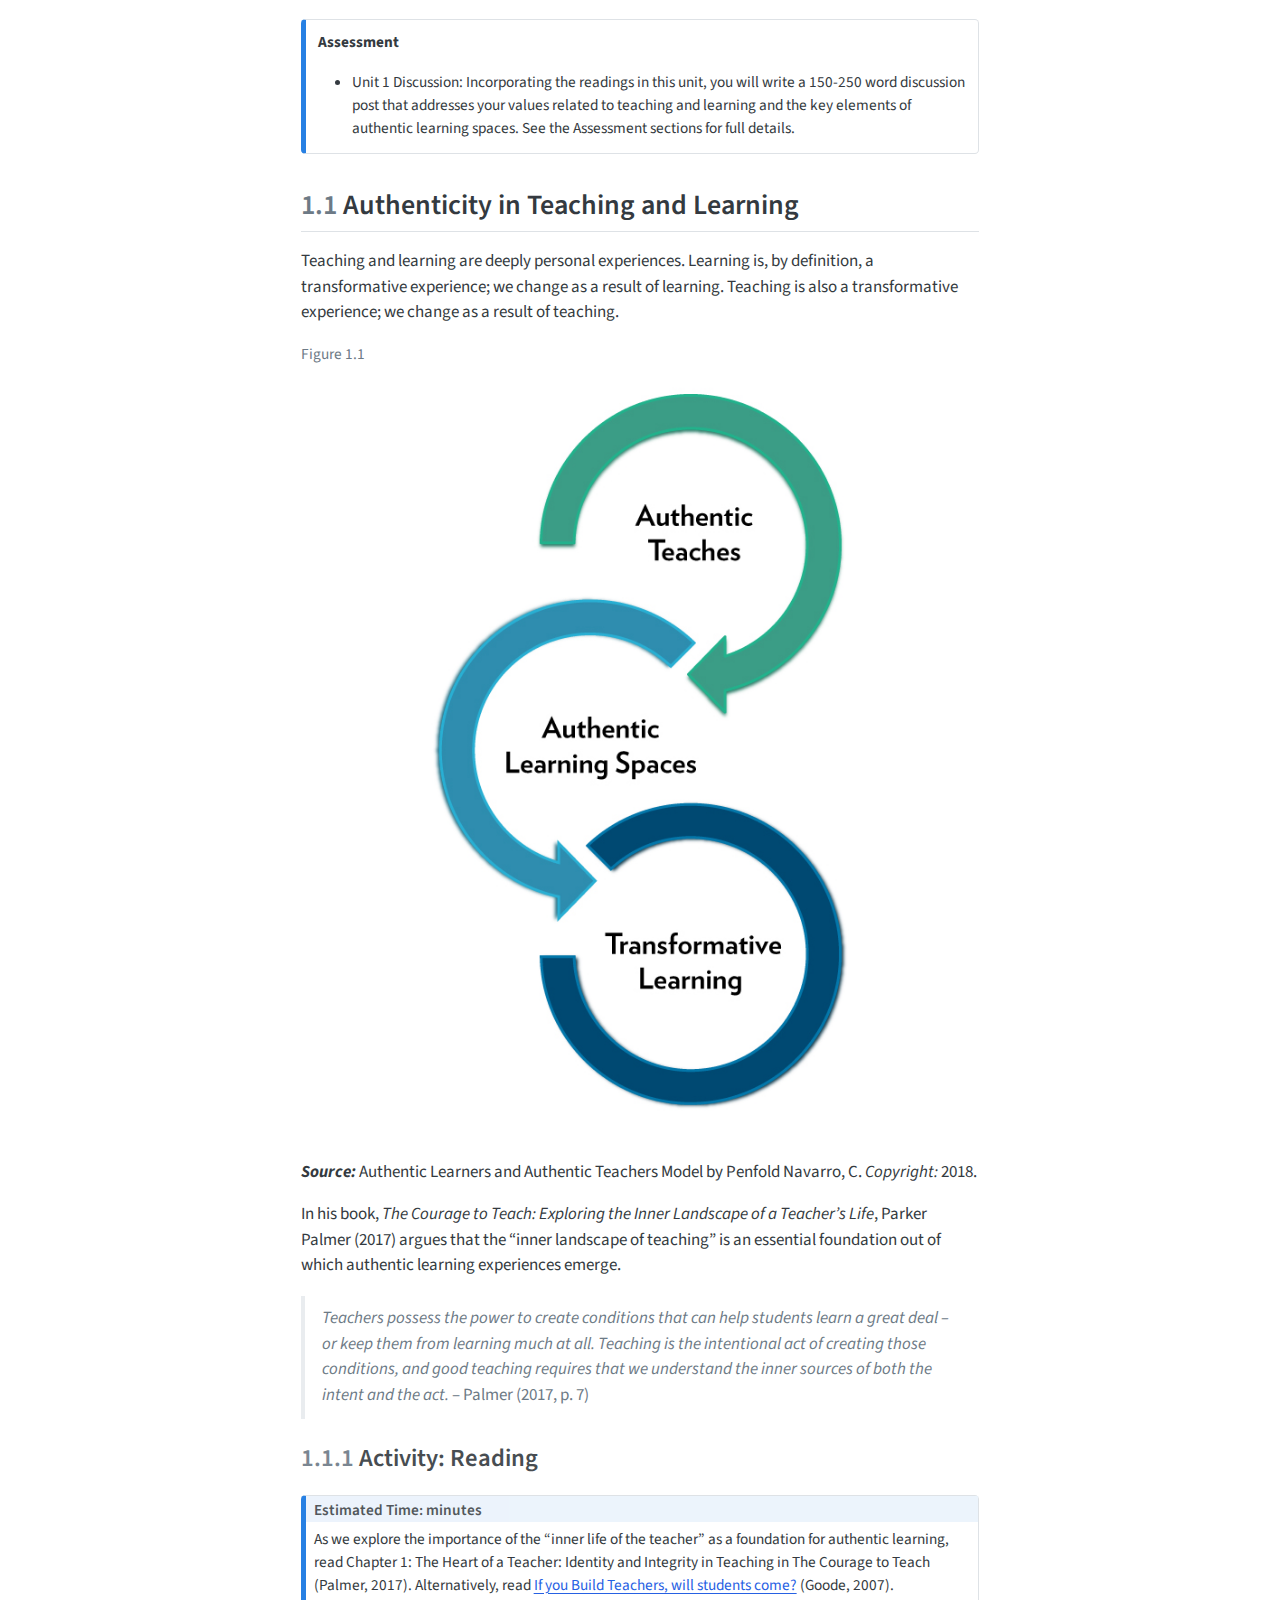
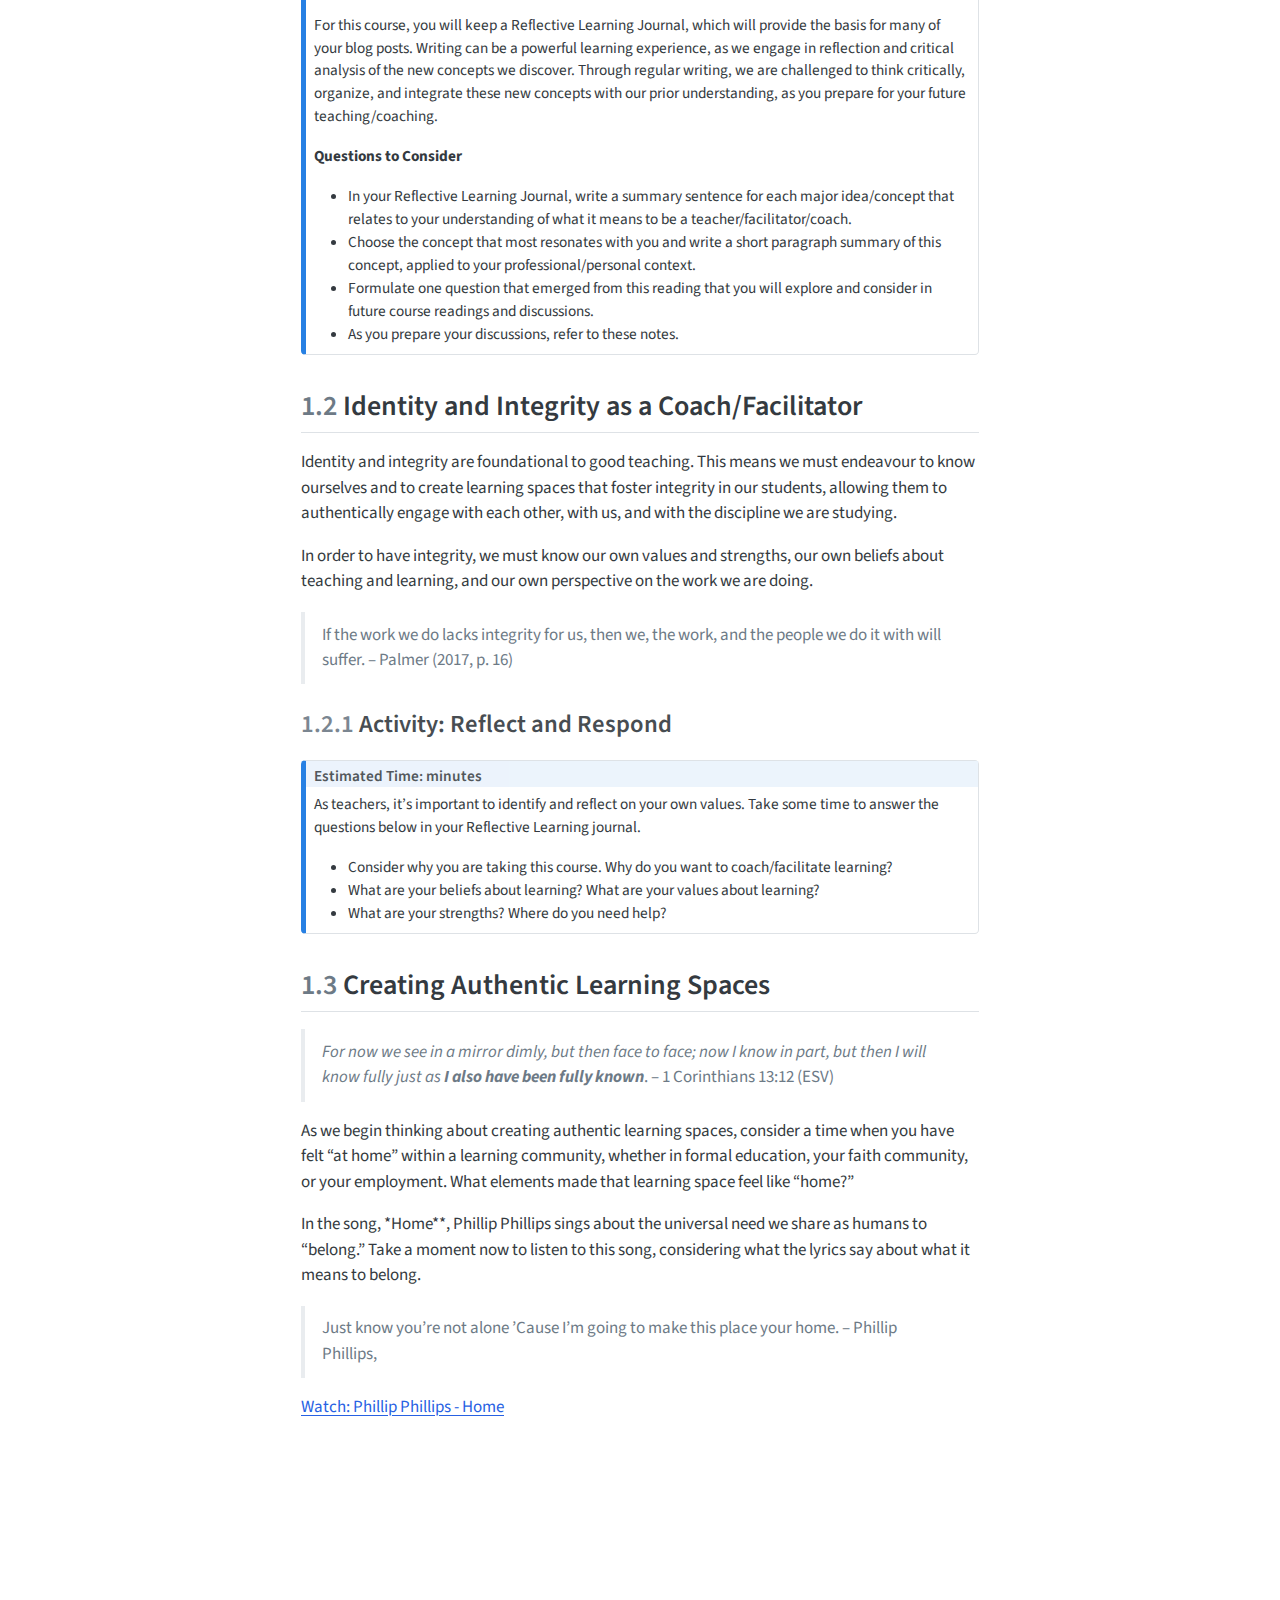
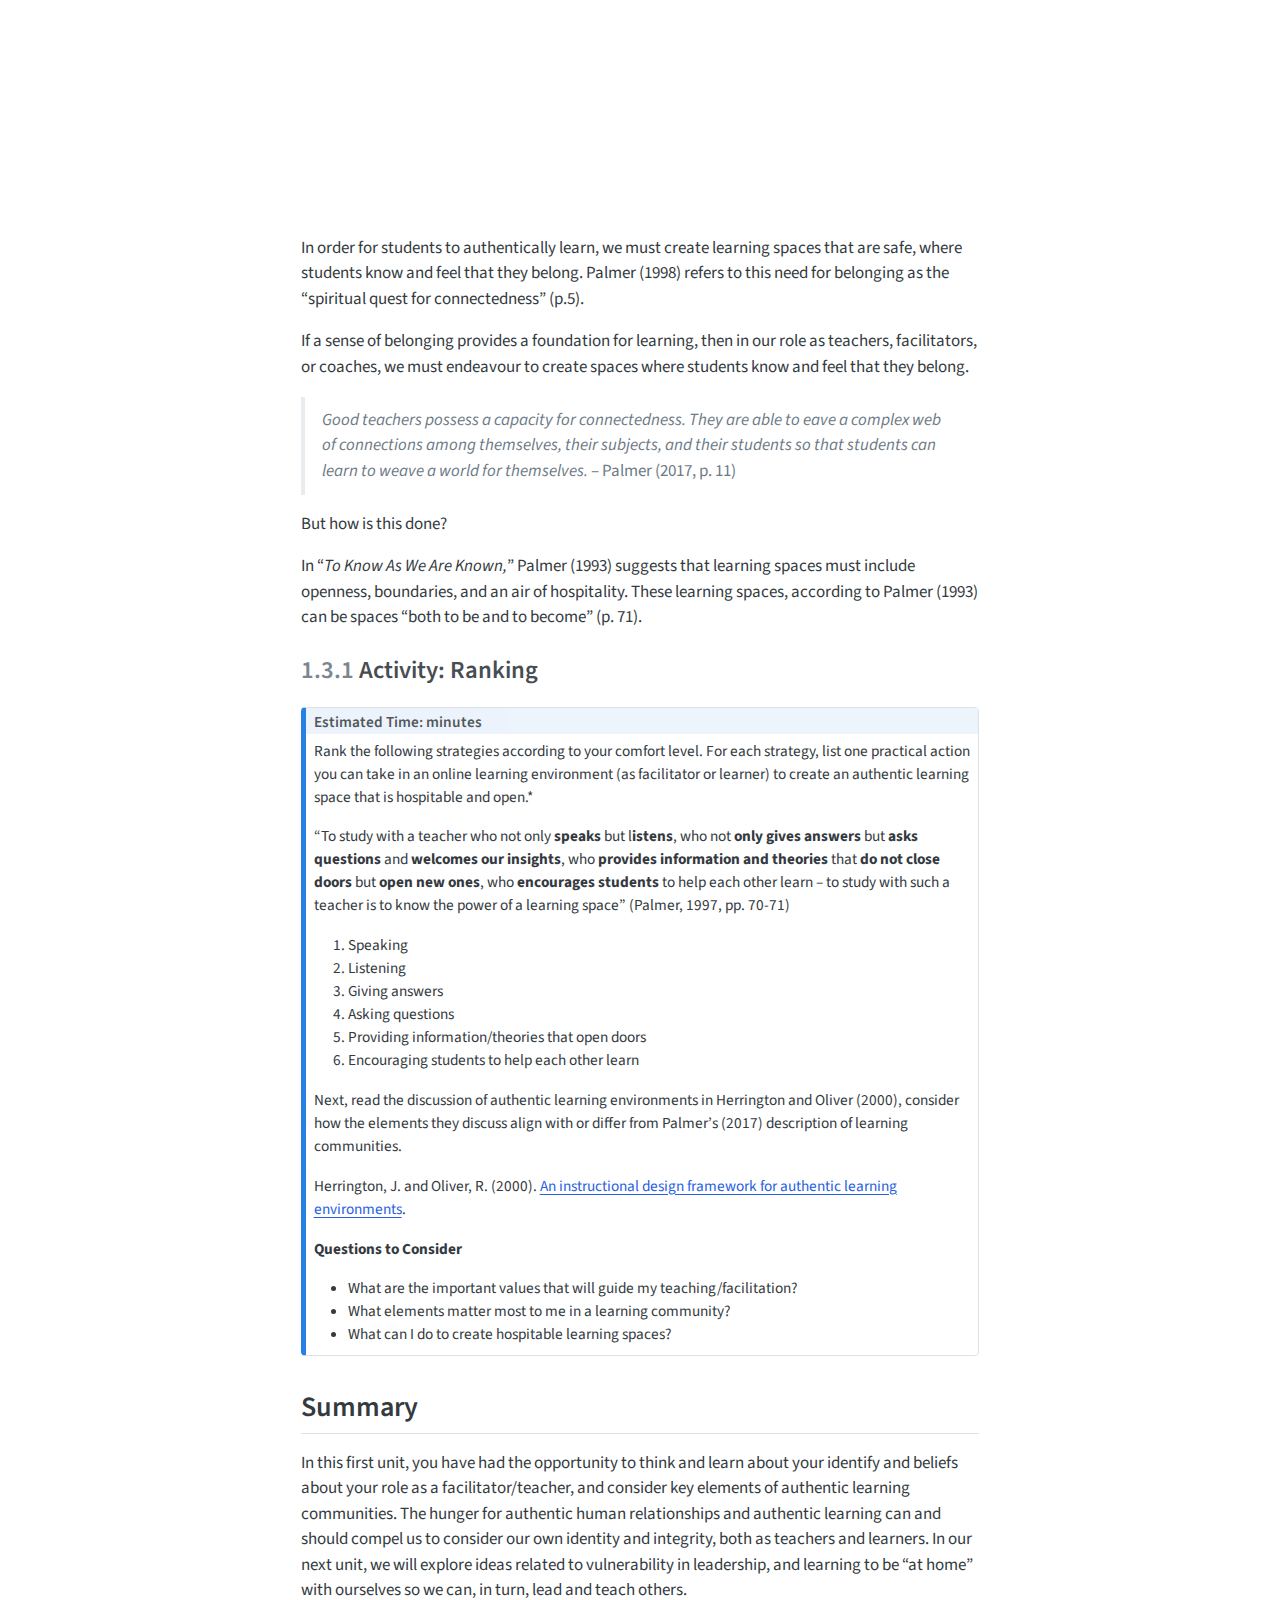
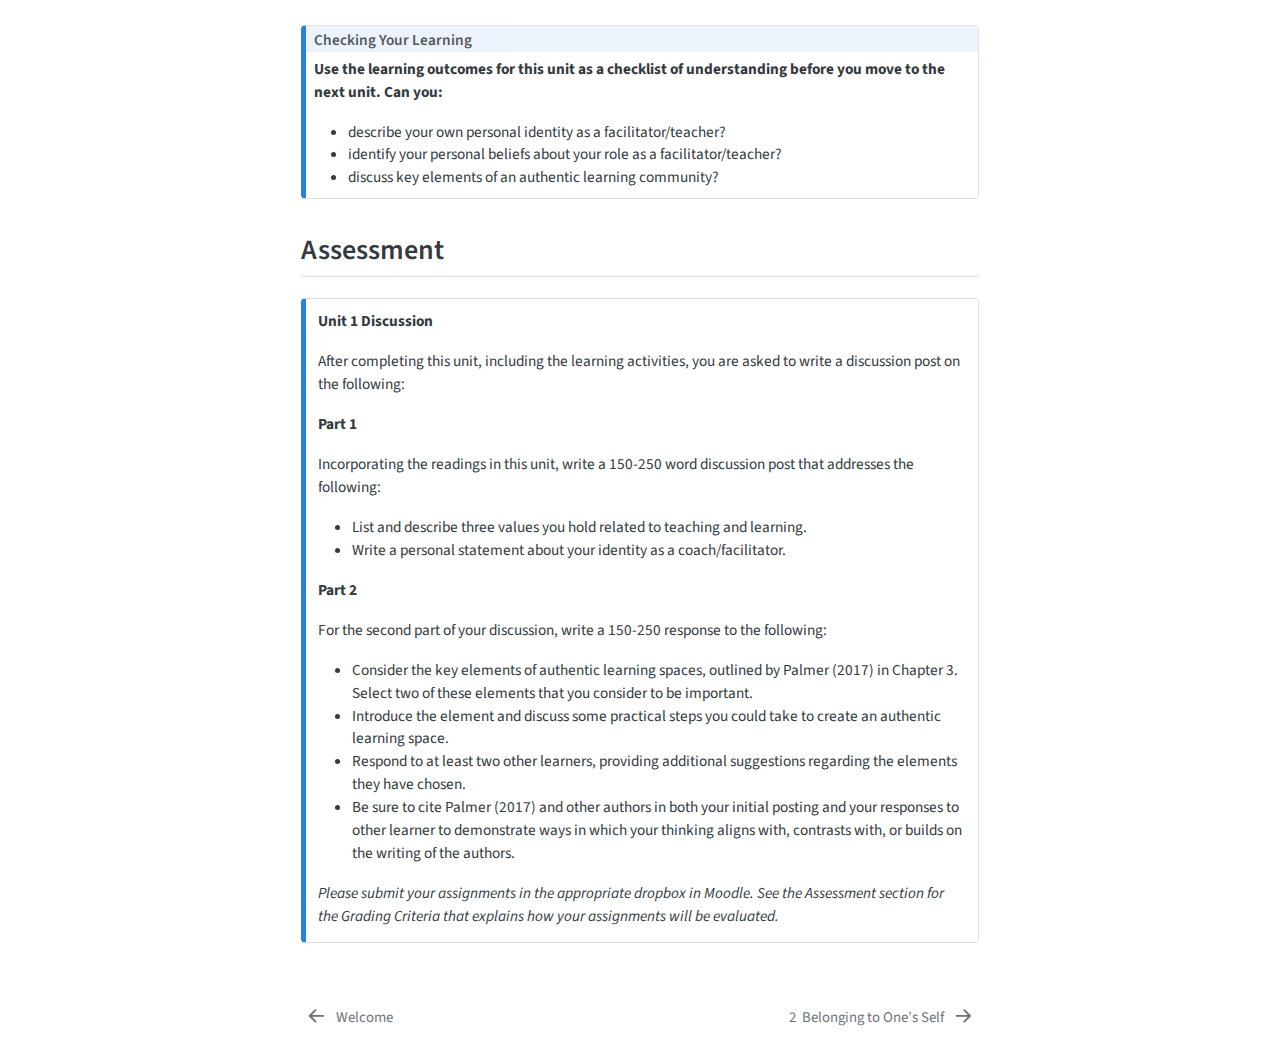
==== commit 7768649f: "rendered quarto docs" ====
--- a/docs/u1.html
+++ b/docs/u1.html
@@ -7,7 +7,7 @@
 <meta name="viewport" content="width=device-width, initial-scale=1.0, user-scalable=yes">
 
 
-<title>1&nbsp; The Heart of a Teacher – COURSE NAME</title>
+<title>1&nbsp; The Heart of a Teacher – LDRS 664</title>
 <style>
 code{white-space: pre-wrap;}
 span.smallcaps{font-variant: small-caps;}
@@ -41,6 +41,9 @@
 <script src="site_libs/bootstrap/bootstrap.min.js"></script>
 <link href="site_libs/bootstrap/bootstrap-icons.css" rel="stylesheet">
 <link href="site_libs/bootstrap/bootstrap-626149efe8f5d16e1d391ba177679bf0.min.css" rel="stylesheet" append-hash="true" id="quarto-bootstrap" data-mode="light">
+<script src="site_libs/quarto-contrib/glightbox/glightbox.min.js"></script>
+<link href="site_libs/quarto-contrib/glightbox/glightbox.min.css" rel="stylesheet">
+<link href="site_libs/quarto-contrib/glightbox/lightbox.css" rel="stylesheet">
 <script id="quarto-search-options" type="application/json">{
   "location": "sidebar",
   "copy-button": false,
@@ -110,7 +113,7 @@
   <nav id="quarto-sidebar" class="sidebar collapse collapse-horizontal quarto-sidebar-collapse-item sidebar-navigation floating overflow-auto">
     <div class="pt-lg-2 mt-2 text-left sidebar-header">
     <div class="sidebar-title mb-0 py-0">
-      <a href="./">COURSE NAME</a> 
+      <a href="./">LDRS 664</a> 
     </div>
       </div>
         <div class="mt-2 flex-shrink-0 align-items-center">
@@ -160,6 +163,30 @@
   <div class="sidebar-item-container"> 
   <a href="./u6.html" class="sidebar-item-text sidebar-link">
  <span class="menu-text"><span class="chapter-number">6</span>&nbsp; <span class="chapter-title">Authentic Learning and Identity</span></span></a>
+  </div>
+</li>
+        <li class="sidebar-item">
+  <div class="sidebar-item-container"> 
+  <a href="./u7.html" class="sidebar-item-text sidebar-link">
+ <span class="menu-text"><span class="chapter-number">7</span>&nbsp; <span class="chapter-title">The Role of Information and Perception in Choosing Strategies and an Appropriate Leadership Model</span></span></a>
+  </div>
+</li>
+        <li class="sidebar-item">
+  <div class="sidebar-item-container"> 
+  <a href="./u8.html" class="sidebar-item-text sidebar-link">
+ <span class="menu-text"><span class="chapter-number">8</span>&nbsp; <span class="chapter-title">Teaching from Depth, Interconnectedness and Integrity</span></span></a>
+  </div>
+</li>
+        <li class="sidebar-item">
+  <div class="sidebar-item-container"> 
+  <a href="./u9.html" class="sidebar-item-text sidebar-link">
+ <span class="menu-text"><span class="chapter-number">9</span>&nbsp; <span class="chapter-title">Confidence and Humility</span></span></a>
+  </div>
+</li>
+        <li class="sidebar-item">
+  <div class="sidebar-item-container"> 
+  <a href="./u10.html" class="sidebar-item-text sidebar-link">
+ <span class="menu-text"><span class="chapter-number">10</span>&nbsp; <span class="chapter-title">Bringing It All Together</span></span></a>
   </div>
 </li>
     </ul>
@@ -175,8 +202,8 @@
   <li><a href="#overview" id="toc-overview" class="nav-link active" data-scroll-target="#overview">Overview</a>
   <ul>
   <li><a href="#topics" id="toc-topics" class="nav-link" data-scroll-target="#topics">Topics</a></li>
-  <li><a href="#learning-outcomes" id="toc-learning-outcomes" class="nav-link" data-scroll-target="#learning-outcomes">Learning Outcomes</a></li>
-  <li><a href="#activity-checklist" id="toc-activity-checklist" class="nav-link" data-scroll-target="#activity-checklist">Activity Checklist</a></li>
+  <li><a href="#unit-learning-outcomes" id="toc-unit-learning-outcomes" class="nav-link" data-scroll-target="#unit-learning-outcomes">Unit Learning Outcomes</a></li>
+  <li><a href="#learning-activities" id="toc-learning-activities" class="nav-link" data-scroll-target="#learning-activities">Learning Activities</a></li>
   </ul></li>
   <li><a href="#authenticity-in-teaching-and-learning" id="toc-authenticity-in-teaching-and-learning" class="nav-link" data-scroll-target="#authenticity-in-teaching-and-learning"><span class="header-section-number">1.1</span> Authenticity in Teaching and Learning</a>
   <ul>
@@ -192,7 +219,6 @@
   </ul></li>
   <li><a href="#summary" id="toc-summary" class="nav-link" data-scroll-target="#summary">Summary</a></li>
   <li><a href="#assessment" id="toc-assessment" class="nav-link" data-scroll-target="#assessment">Assessment</a></li>
-  <li><a href="#checking-your-learning" id="toc-checking-your-learning" class="nav-link" data-scroll-target="#checking-your-learning">Checking Your Learning</a></li>
   </ul>
 </nav>
     </div>
@@ -202,11 +228,7 @@
 
 
 
-<div class="quarto-figure quarto-figure-center">
-<figure class="figure">
-<p><img src="assets/u1/LDRS664-BannerUnit1.jpg" title="What does it mean to be authentic in teaching and learning? What is the facilitator's role in creating spaces for authentic learning?" class="img-fluid figure-img"></p>
-</figure>
-</div>
+<p><img src="assets/u1/LDRS664-BannerUnit1.jpg" class="img-fluid" alt="What does it mean to be authentic in teaching and learning? What is the facilitator's role in creating spaces for authentic learning?"></p>
 <section id="overview" class="level2 unnumbered">
 <h2 class="unnumbered anchored" data-anchor-id="overview">Overview</h2>
 <p>As humans, we long for authenticity in our relationships. We want to feel “at home” in the organizations that are part of our lives – our families, schools, communities, places of worship. We seek connection. We search for a place where we are known.</p>
@@ -225,8 +247,8 @@
 <li>Identity and Integrity as a Coach/Facilitator</li>
 </ol>
 </section>
-<section id="learning-outcomes" class="level3 unnumbered">
-<h3 class="unnumbered anchored" data-anchor-id="learning-outcomes">Learning Outcomes</h3>
+<section id="unit-learning-outcomes" class="level3 unnumbered">
+<h3 class="unnumbered anchored" data-anchor-id="unit-learning-outcomes">Unit Learning Outcomes</h3>
 <p>When you have completed this unit you should be able to:</p>
 <ol type="1">
 <li>Describe your own personal identity as a facilitator/teacher.</li>
@@ -234,9 +256,9 @@
 <li>Discuss key elements of an authentic learning community.</li>
 </ol>
 </section>
-<section id="activity-checklist" class="level3 unnumbered">
-<h3 class="unnumbered anchored" data-anchor-id="activity-checklist">Activity Checklist</h3>
-<p>These learning activities will engage you in considering the guiding questions for this unit. As you plan your week, be sure to include time for these important learning activities. <em>Note that not all activities are required. Your instructor will provide guidance on key activities to complete.</em></p>
+<section id="learning-activities" class="level3 unnumbered">
+<h3 class="unnumbered anchored" data-anchor-id="learning-activities">Learning Activities</h3>
+<p>Here is a checklist of learning activities you will benefit from in completing this unit. You may find it helpful in planning your work.</p>
 <div class="callout callout-style-default callout-note no-icon callout-titled">
 <div class="callout-header d-flex align-content-center">
 <div class="callout-icon-container">
@@ -247,7 +269,6 @@
 </div>
 </div>
 <div class="callout-body-container callout-body">
-<p><strong>Learning Activities</strong></p>
 <ul>
 <li>ReadPalmer, P. (2017): Introduction, Chapter 1: The Heart of a Teacher: Identity and Integrity in Teaching; Chapter 3: The Hidden Wholeness: Paradox in Teaching and Learning. Alternatively read Goode, Joanna: <a href="https://journals-sagepub-com.twu.idm.oclc.org/doi/pdf/10.2190/2102-5G77-QL77-5506" target="_blank">If you Build Teachers, will students come?</a></li>
 <li>Reflect on your values and respond in your Reflective Learning Journal.</li>
@@ -273,12 +294,19 @@
 <section id="authenticity-in-teaching-and-learning" class="level2" data-number="1.1">
 <h2 data-number="1.1" class="anchored" data-anchor-id="authenticity-in-teaching-and-learning"><span class="header-section-number">1.1</span> Authenticity in Teaching and Learning</h2>
 <p>Teaching and learning are deeply personal experiences. Learning is, by definition, a transformative experience; we change as a result of learning. Teaching is also a transformative experience; we change as a result of teaching.</p>
-<div class="quarto-figure quarto-figure-center">
-<figure class="figure">
-<p><img src="assets/u1/664-authentic-teachers.jpg" class="img-fluid figure-img"></p>
+<div id="fig-u1_1" class="quarto-float quarto-figure quarto-figure-center anchored" data-source-license-link="" data-source-author-link="" alt="Authentic Teachers" data-source-text="Authentic Learners and Authentic Teachers Model" data-source-link="" data-source-license-text="" data-source-author="Penfold Navarro, C" data-source-copyright="2018">
+<figure class="quarto-float quarto-float-fig figure">
+<figcaption class="quarto-float-caption-top quarto-float-caption quarto-float-fig quarto-uncaptioned" id="fig-u1_1-caption-0ceaefa1-69ba-4598-a22c-09a6ac19f8ca">
+Figure&nbsp;1.1
+</figcaption>
+<div aria-describedby="fig-u1_1-caption-0ceaefa1-69ba-4598-a22c-09a6ac19f8ca">
+<a href="assets/u1/664-authentic-teachers.jpg" class="lightbox" data-gallery="quarto-lightbox-gallery-1" title="Figure&nbsp;1.1: "><img src="assets/u1/664-authentic-teachers.jpg" id="fig-u1_1" class="img-fluid figure-img" data-source-text="Authentic Learners and Authentic Teachers Model" data-source-link="" data-source-author="Penfold Navarro, C" data-source-author-link="" data-source-copyright="2018" data-source-license-text="" data-source-license-link="" alt="Authentic Teachers"></a>
+</div>
 </figure>
 </div>
-<p>Figure 1.1: Authentic Learners and Authentic Teachers Model designed by Penfold Navarro, C. (2018)</p>
+<p class="image-source"><strong><em>Source: </em></strong>Authentic Learners and Authentic
+Teachers Model by Penfold Navarro, C. <em>Copyright:</em> 2018.</p>
+<!-- Figure 1.1: Authentic Learners and Authentic Teachers Model designed by Penfold Navarro, C. (2018)-->
 <p>In his book, <em>The Courage to Teach: Exploring the Inner Landscape of a Teacher’s Life</em>, Parker Palmer (2017) argues that the “inner landscape of teaching” is an essential foundation out of which authentic learning experiences emerge.</p>
 <blockquote class="blockquote">
 <p><em>Teachers possess the power to create conditions that can help students learn a great deal – or keep them from learning much at all. Teaching is the intentional act of creating those conditions, and good teaching requires that we understand the inner sources of both the intent and the act.</em> – Palmer (2017, p.&nbsp;7)</p>
@@ -291,7 +319,7 @@
 <i class="callout-icon no-icon"></i>
 </div>
 <div class="callout-title-container flex-fill">
-
+Estimated Time:  minutes
 </div>
 </div>
 <div class="callout-body-container callout-body">
@@ -323,7 +351,7 @@
 <i class="callout-icon no-icon"></i>
 </div>
 <div class="callout-title-container flex-fill">
-
+Estimated Time:  minutes
 </div>
 </div>
 <div class="callout-body-container callout-body">
@@ -364,7 +392,7 @@
 <i class="callout-icon no-icon"></i>
 </div>
 <div class="callout-title-container flex-fill">
-
+Estimated Time:  minutes
 </div>
 </div>
 <div class="callout-body-container callout-body">
@@ -393,6 +421,24 @@
 <section id="summary" class="level2 unnumbered">
 <h2 class="unnumbered anchored" data-anchor-id="summary">Summary</h2>
 <p>In this first unit, you have had the opportunity to think and learn about your identify and beliefs about your role as a facilitator/teacher, and consider key elements of authentic learning communities. The hunger for authentic human relationships and authentic learning can and should compel us to consider our own identity and integrity, both as teachers and learners. In our next unit, we will explore ideas related to vulnerability in leadership, and learning to be “at home” with ourselves so we can, in turn, lead and teach others.</p>
+<div class="callout callout-style-default callout-note no-icon callout-titled">
+<div class="callout-header d-flex align-content-center">
+<div class="callout-icon-container">
+<i class="callout-icon no-icon"></i>
+</div>
+<div class="callout-title-container flex-fill">
+Checking Your Learning
+</div>
+</div>
+<div class="callout-body-container callout-body">
+<p><strong>Use the learning outcomes for this unit as a checklist of understanding before you move to the next unit. Can you:</strong></p>
+<ul>
+<li>describe your own personal identity as a facilitator/teacher?</li>
+<li>identify your personal beliefs about your role as a facilitator/teacher?</li>
+<li>discuss key elements of an authentic learning community?</li>
+</ul>
+</div>
+</div>
 </section>
 <section id="assessment" class="level2 unnumbered">
 <h2 class="unnumbered anchored" data-anchor-id="assessment">Assessment</h2>
@@ -418,38 +464,8 @@
 <li>Respond to at least two other learners, providing additional suggestions regarding the elements they have chosen.</li>
 <li>Be sure to cite Palmer (2017) and other authors in both your initial posting and your responses to other learner to demonstrate ways in which your thinking aligns with, contrasts with, or builds on the writing of the authors.</li>
 </ul>
-</div>
-</div>
-</div>
-<div class="callout callout-style-simple callout-note">
-<div class="callout-body d-flex">
-<div class="callout-icon-container">
-<i class="callout-icon"></i>
-</div>
-<div class="callout-body-container">
 <p><em>Please submit your assignments in the appropriate dropbox in Moodle. See the Assessment section for the Grading Criteria that explains how your assignments will be evaluated.</em></p>
 </div>
-</div>
-</div>
-</section>
-<section id="checking-your-learning" class="level2 unnumbered">
-<h2 class="unnumbered anchored" data-anchor-id="checking-your-learning">Checking Your Learning</h2>
-<div class="callout callout-style-default callout-note no-icon callout-titled">
-<div class="callout-header d-flex align-content-center">
-<div class="callout-icon-container">
-<i class="callout-icon no-icon"></i>
-</div>
-<div class="callout-title-container flex-fill">
-Checking Your Learning
-</div>
-</div>
-<div class="callout-body-container callout-body">
-<p><strong>Use the learning outcomes for this unit as a checklist of understanding before you move to the next unit. Can you:</strong></p>
-<ul>
-<li>describe your own personal identity as a facilitator/teacher?</li>
-<li>identify your personal beliefs about your role as a facilitator/teacher?</li>
-<li>discuss key elements of an authentic learning community?</li>
-</ul>
 </div>
 </div>
 
@@ -887,6 +903,38 @@
   </div>
 </nav>
 </div> <!-- /content -->
+<script>var lightboxQuarto = GLightbox({"closeEffect":"zoom","descPosition":"top","loop":false,"openEffect":"zoom","selector":".lightbox"});
+(function() {
+  let previousOnload = window.onload;
+  window.onload = () => {
+    if (previousOnload) {
+      previousOnload();
+    }
+    lightboxQuarto.on('slide_before_load', (data) => {
+      const { slideIndex, slideNode, slideConfig, player, trigger } = data;
+      const href = trigger.getAttribute('href');
+      if (href !== null) {
+        const imgEl = window.document.querySelector(`a[href="${href}"] img`);
+        if (imgEl !== null) {
+          const srcAttr = imgEl.getAttribute("src");
+          if (srcAttr && srcAttr.startsWith("data:")) {
+            slideConfig.href = srcAttr;
+          }
+        }
+      } 
+    });
+  
+    lightboxQuarto.on('slide_after_load', (data) => {
+      const { slideIndex, slideNode, slideConfig, player, trigger } = data;
+      if (window.Quarto?.typesetMath) {
+        window.Quarto.typesetMath(slideNode);
+      }
+    });
+  
+  };
+  
+})();
+          </script>
 
 
 
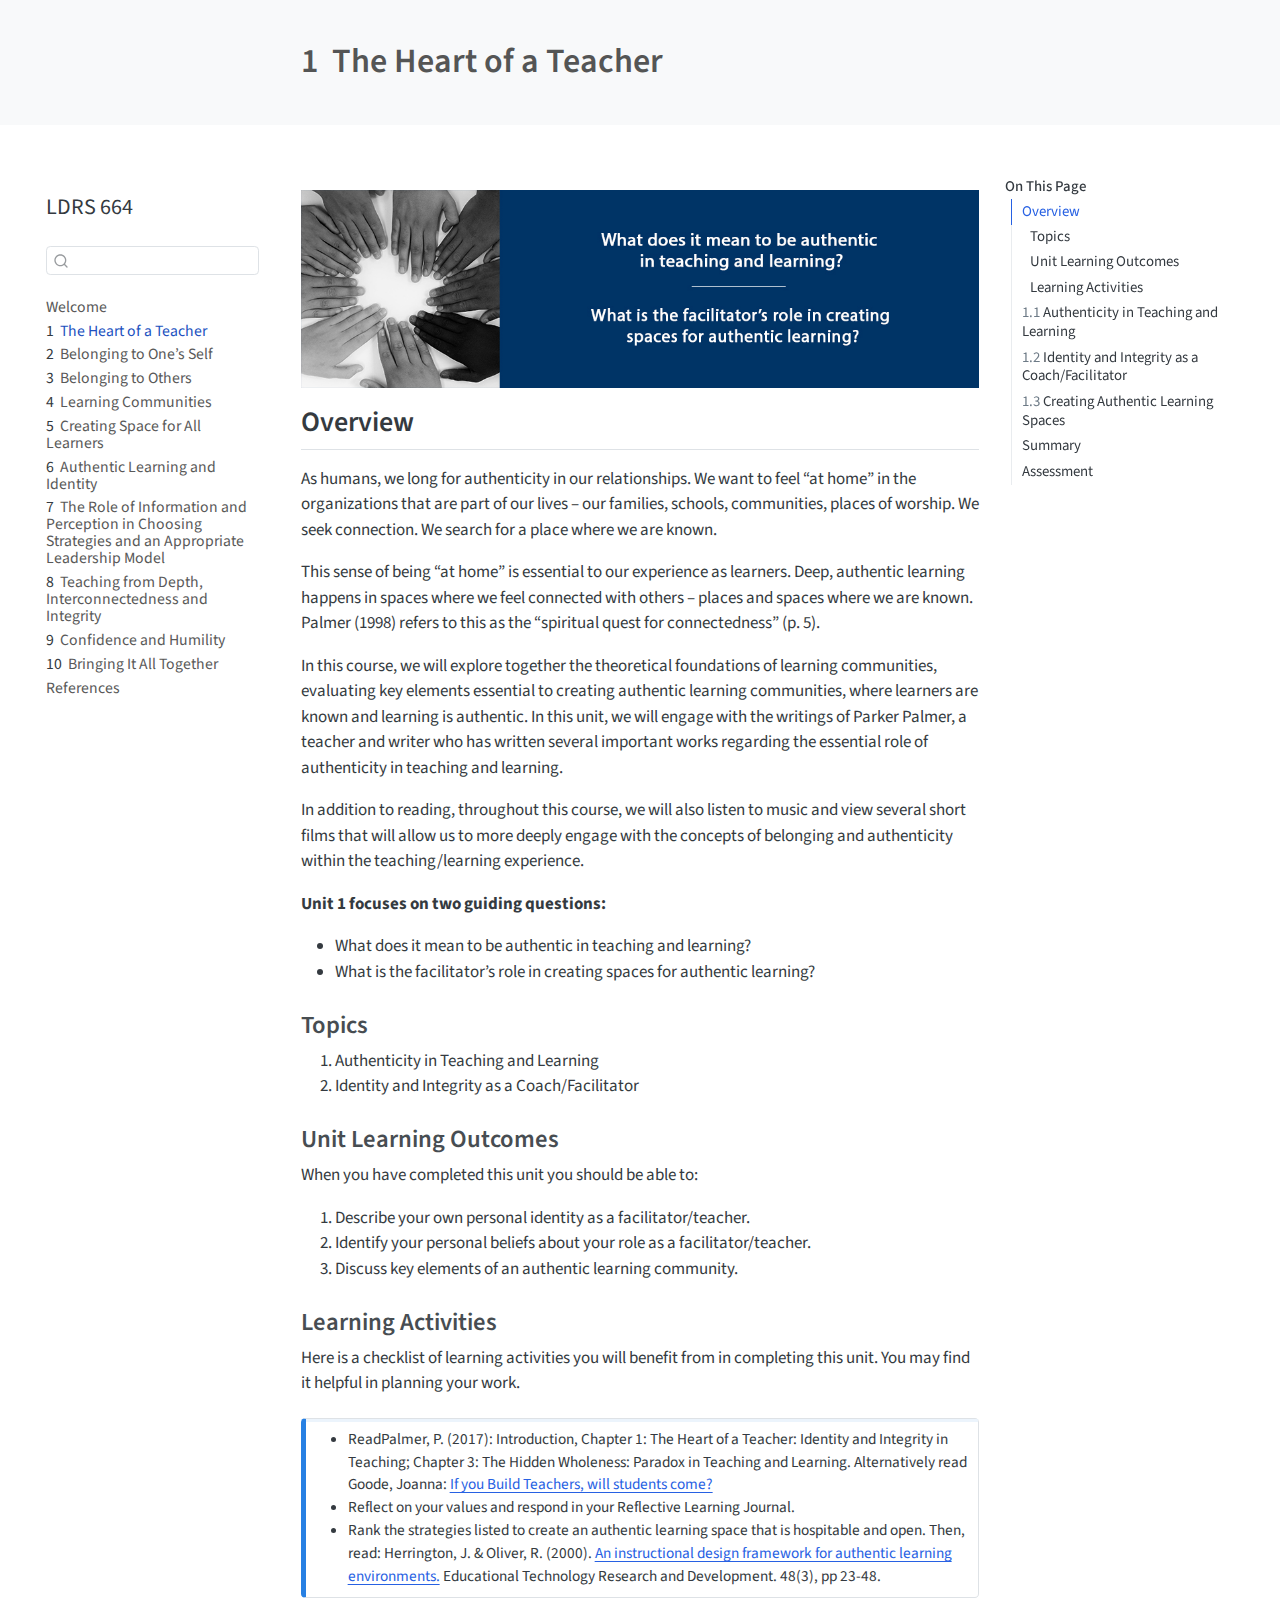
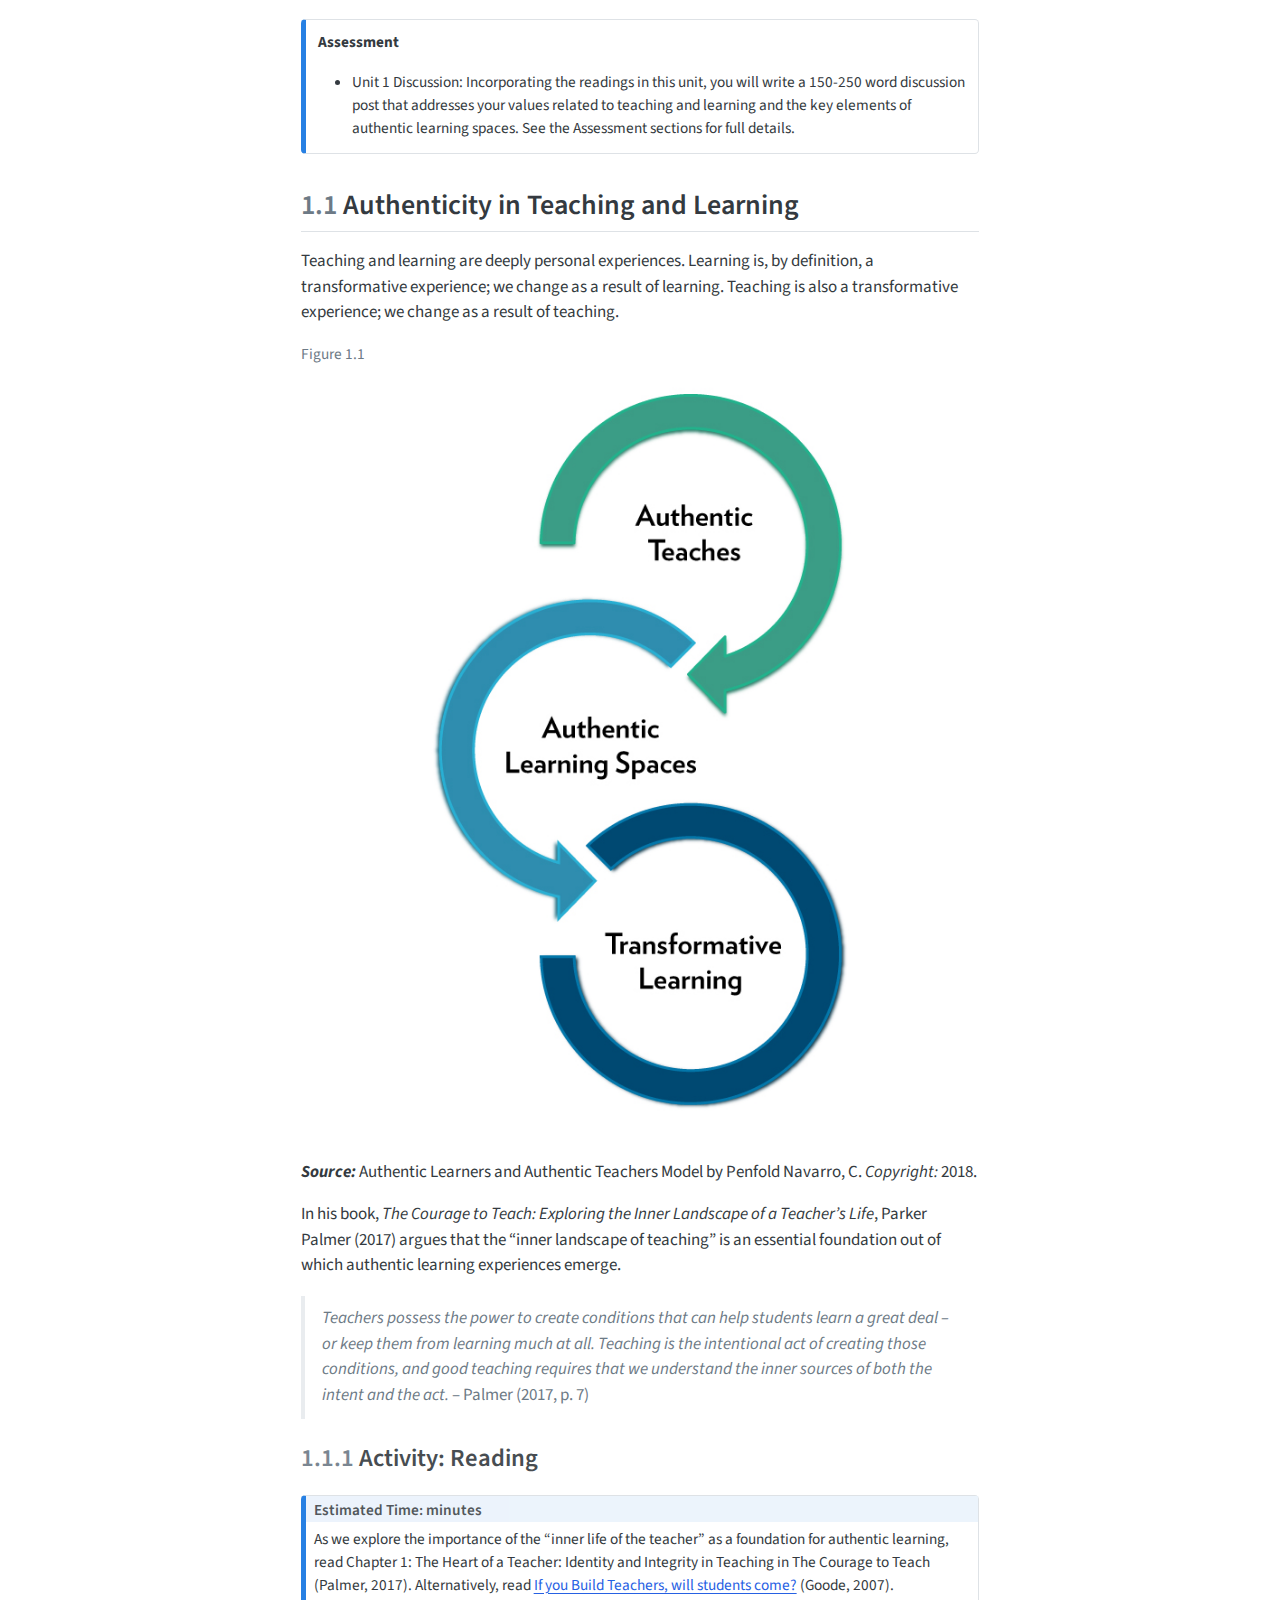
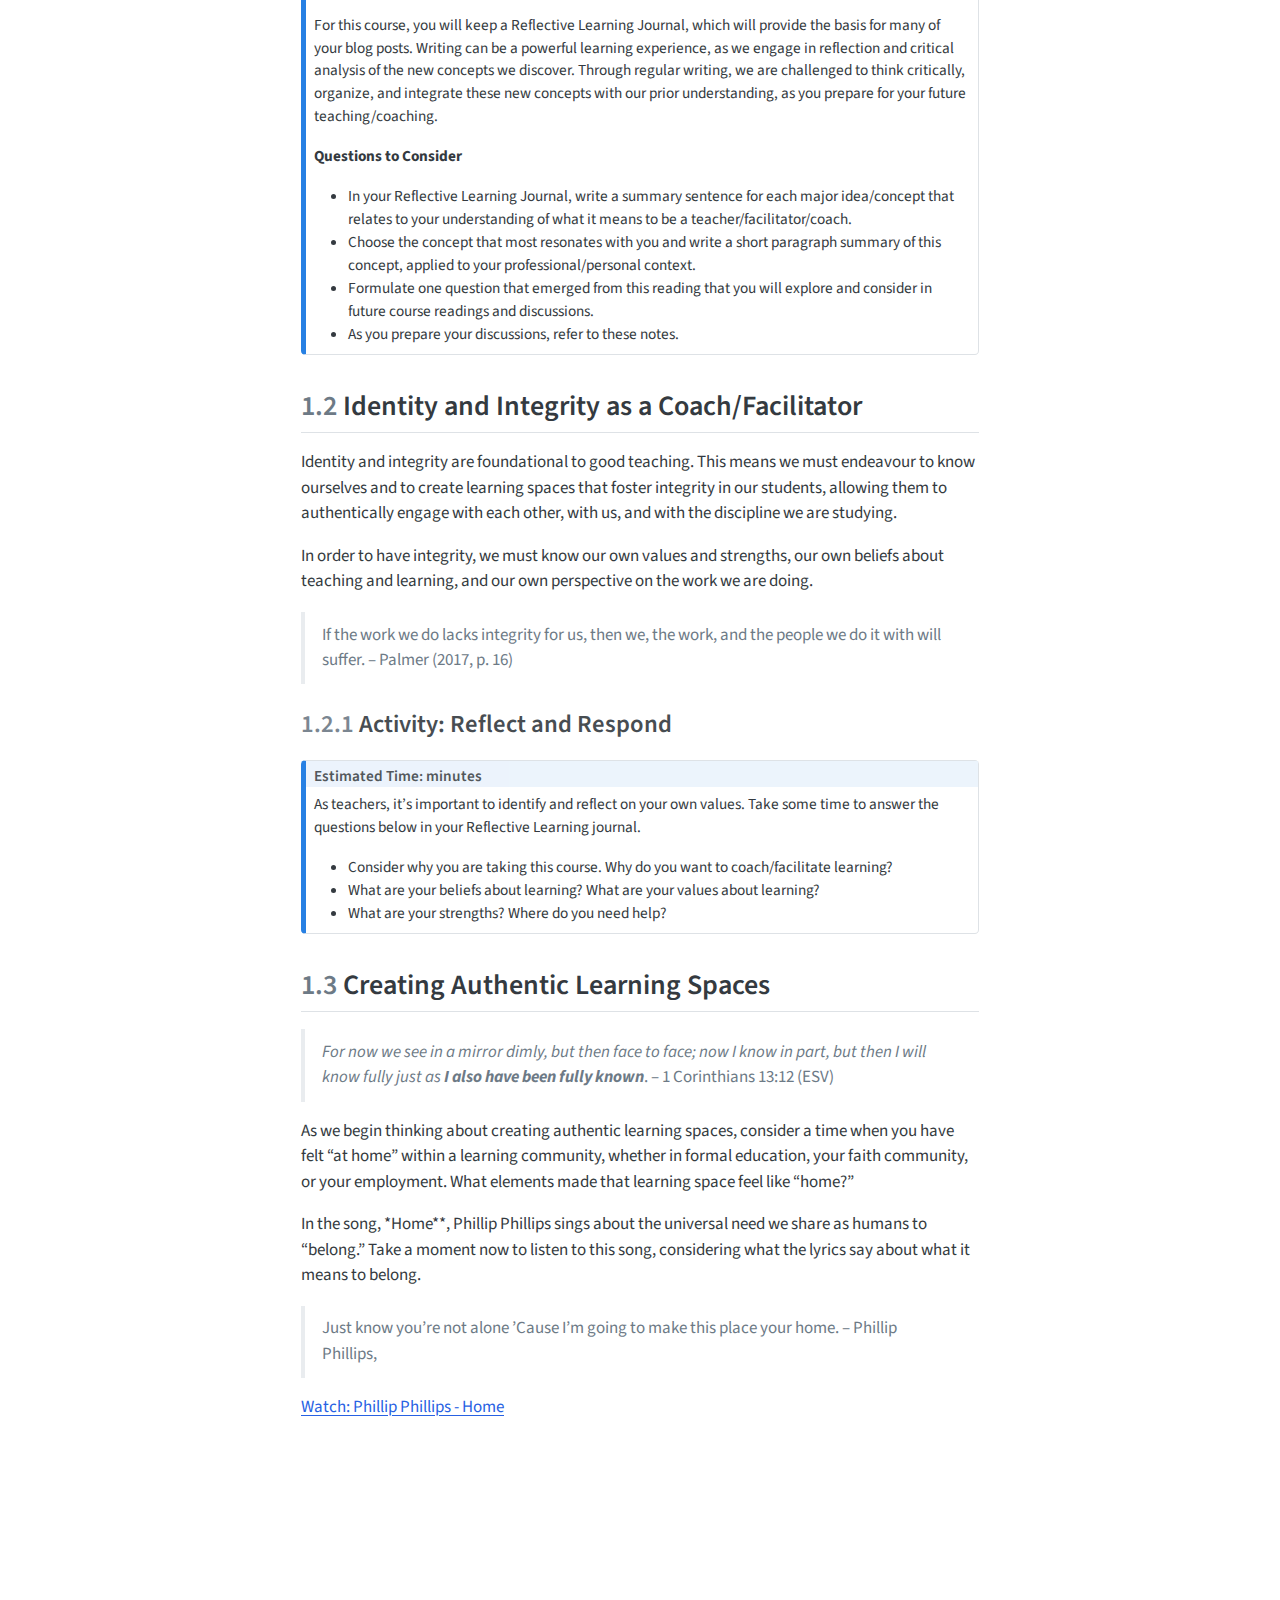
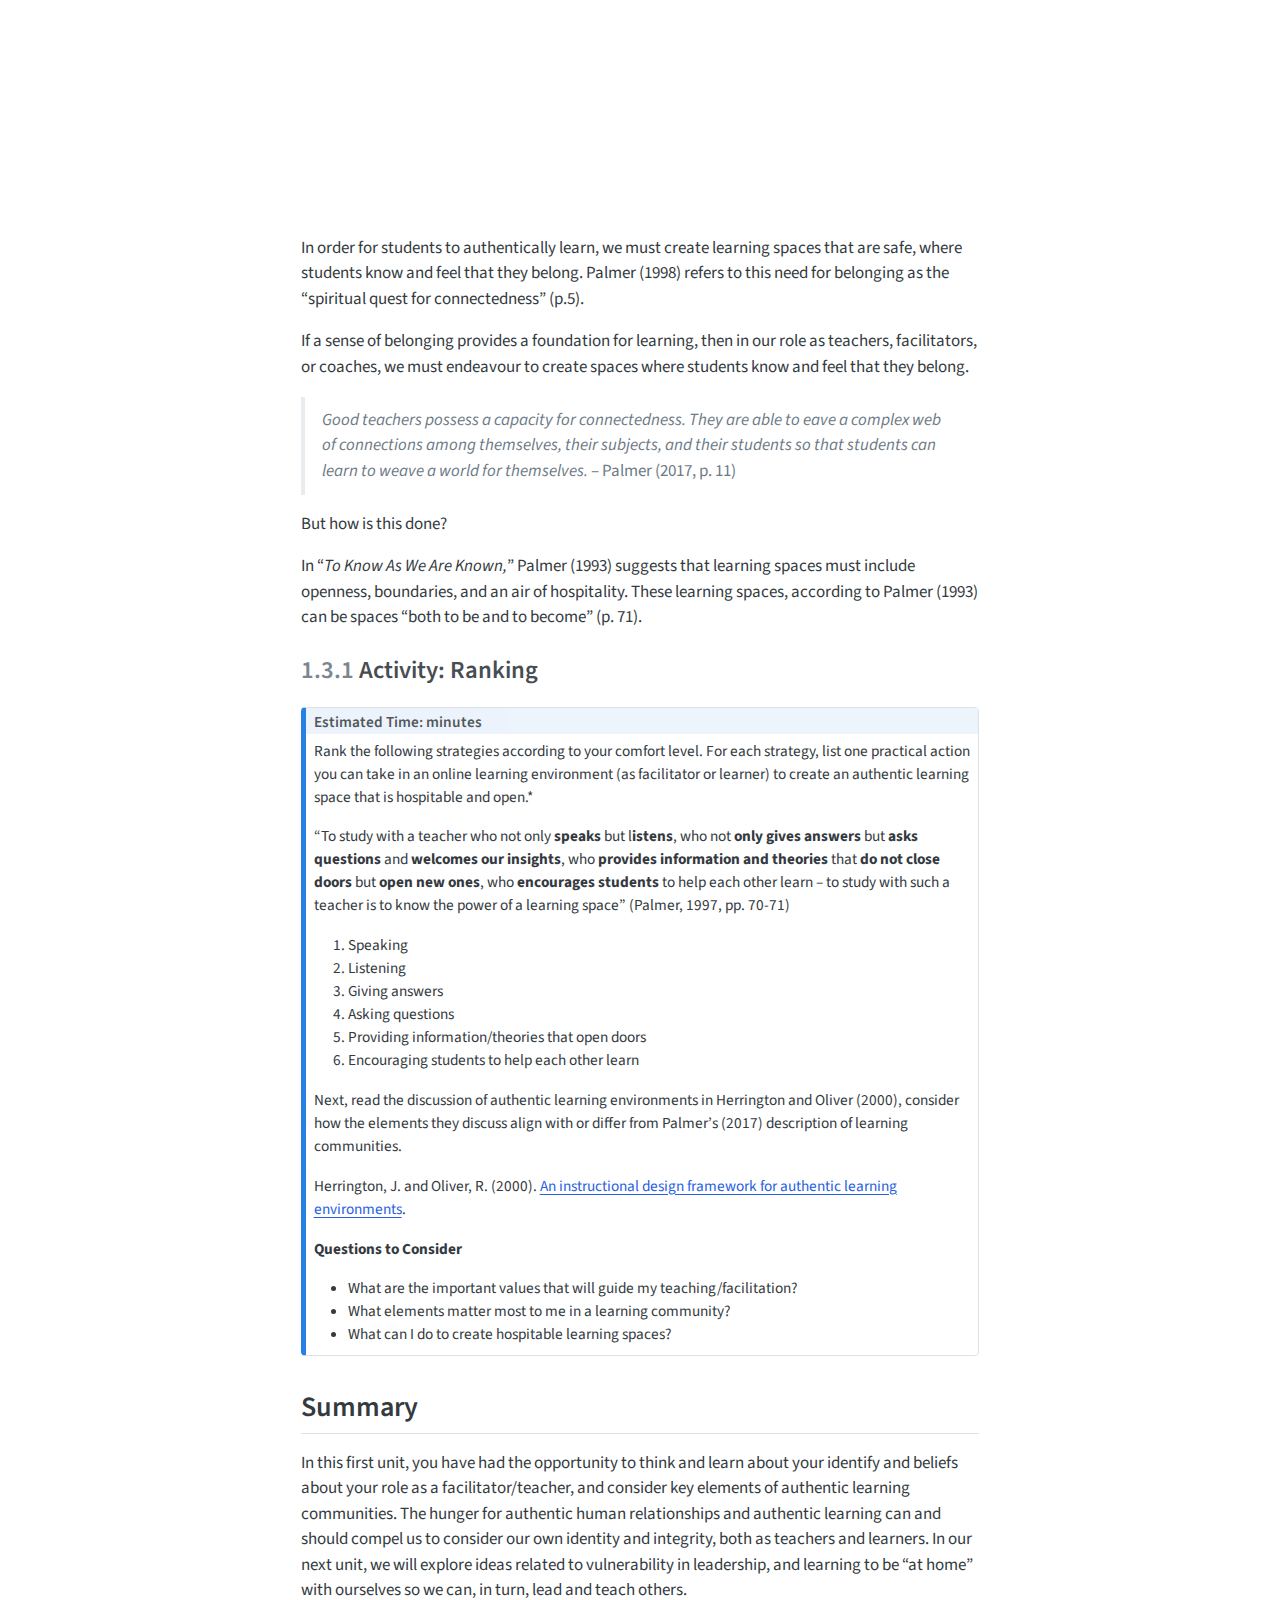
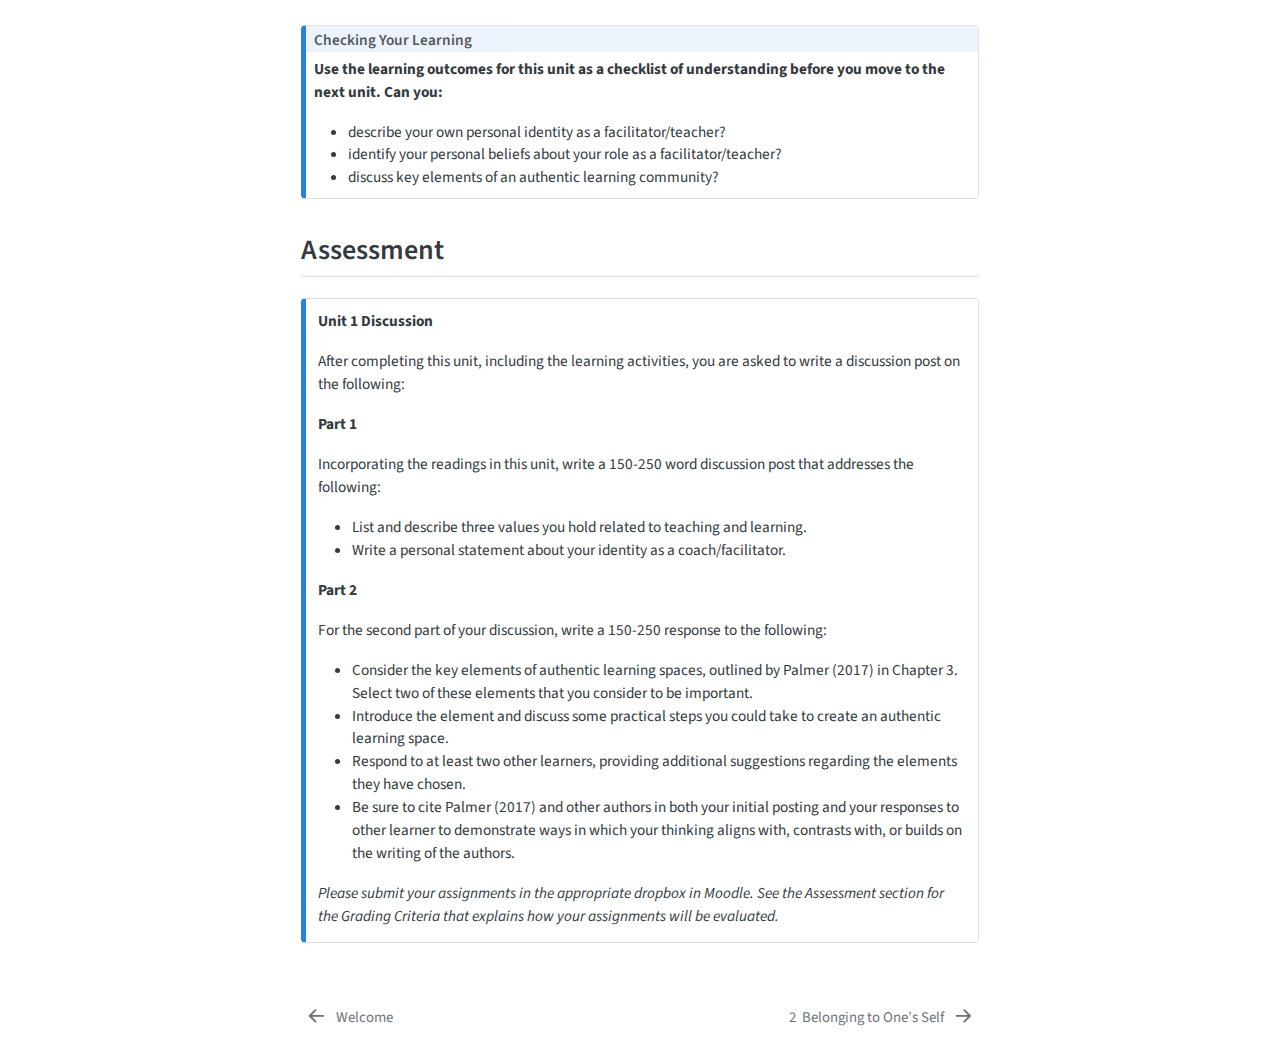
==== commit ae2fa81f: "new rendered" ====
--- a/docs/u1.html
+++ b/docs/u1.html
@@ -189,6 +189,12 @@
  <span class="menu-text"><span class="chapter-number">10</span>&nbsp; <span class="chapter-title">Bringing It All Together</span></span></a>
   </div>
 </li>
+        <li class="sidebar-item">
+  <div class="sidebar-item-container"> 
+  <a href="./references.html" class="sidebar-item-text sidebar-link">
+ <span class="menu-text">References</span></a>
+  </div>
+</li>
     </ul>
     </div>
 </nav>
@@ -294,7 +300,7 @@
 <section id="authenticity-in-teaching-and-learning" class="level2" data-number="1.1">
 <h2 data-number="1.1" class="anchored" data-anchor-id="authenticity-in-teaching-and-learning"><span class="header-section-number">1.1</span> Authenticity in Teaching and Learning</h2>
 <p>Teaching and learning are deeply personal experiences. Learning is, by definition, a transformative experience; we change as a result of learning. Teaching is also a transformative experience; we change as a result of teaching.</p>
-<div id="fig-u1_1" class="quarto-float quarto-figure quarto-figure-center anchored" data-source-license-link="" data-source-author-link="" alt="Authentic Teachers" data-source-text="Authentic Learners and Authentic Teachers Model" data-source-link="" data-source-license-text="" data-source-author="Penfold Navarro, C" data-source-copyright="2018">
+<div id="fig-u1_1" class="quarto-float quarto-figure quarto-figure-center anchored" data-source-copyright="2018" data-source-text="Authentic Learners and Authentic Teachers Model" alt="Authentic Teachers" data-source-license-link="" data-source-license-text="" data-source-author-link="" data-source-link="" data-source-author="Penfold Navarro, C">
 <figure class="quarto-float quarto-float-fig figure">
 <figcaption class="quarto-float-caption-top quarto-float-caption quarto-float-fig quarto-uncaptioned" id="fig-u1_1-caption-0ceaefa1-69ba-4598-a22c-09a6ac19f8ca">
 Figure&nbsp;1.1
